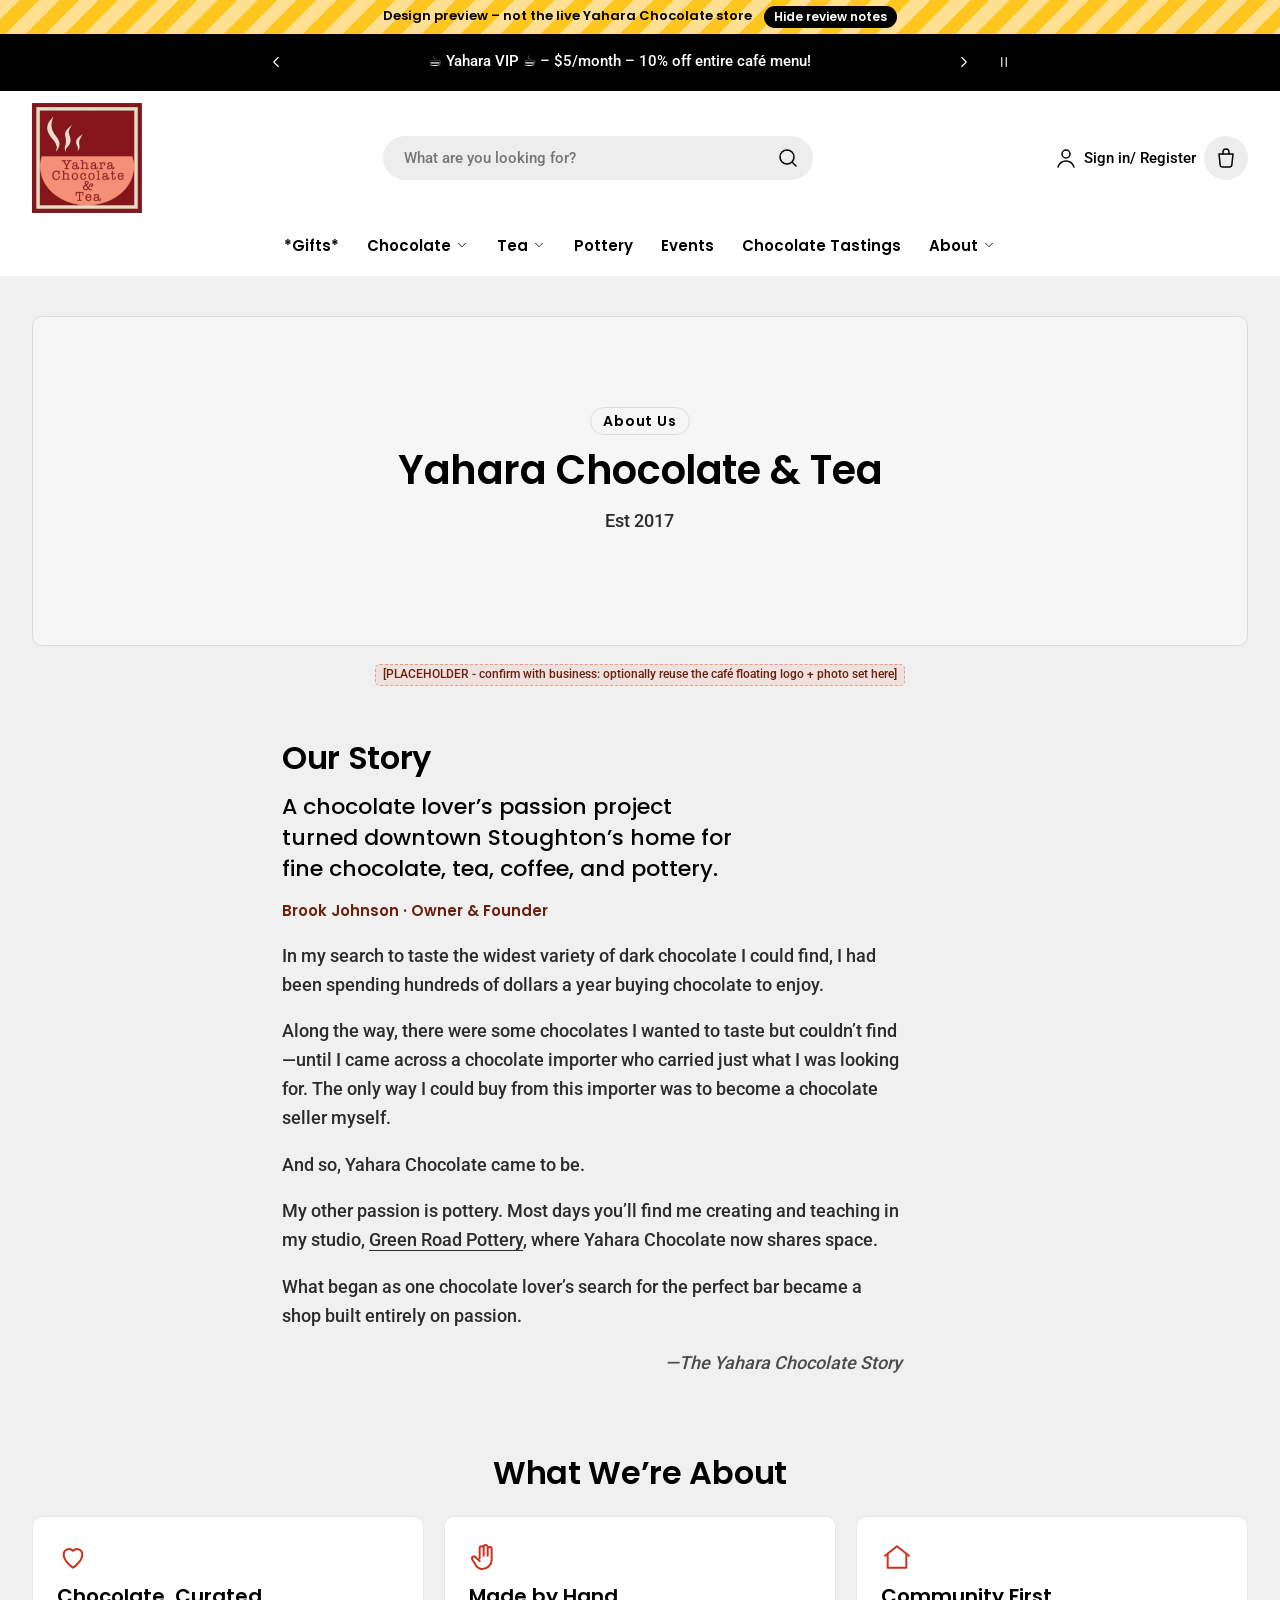
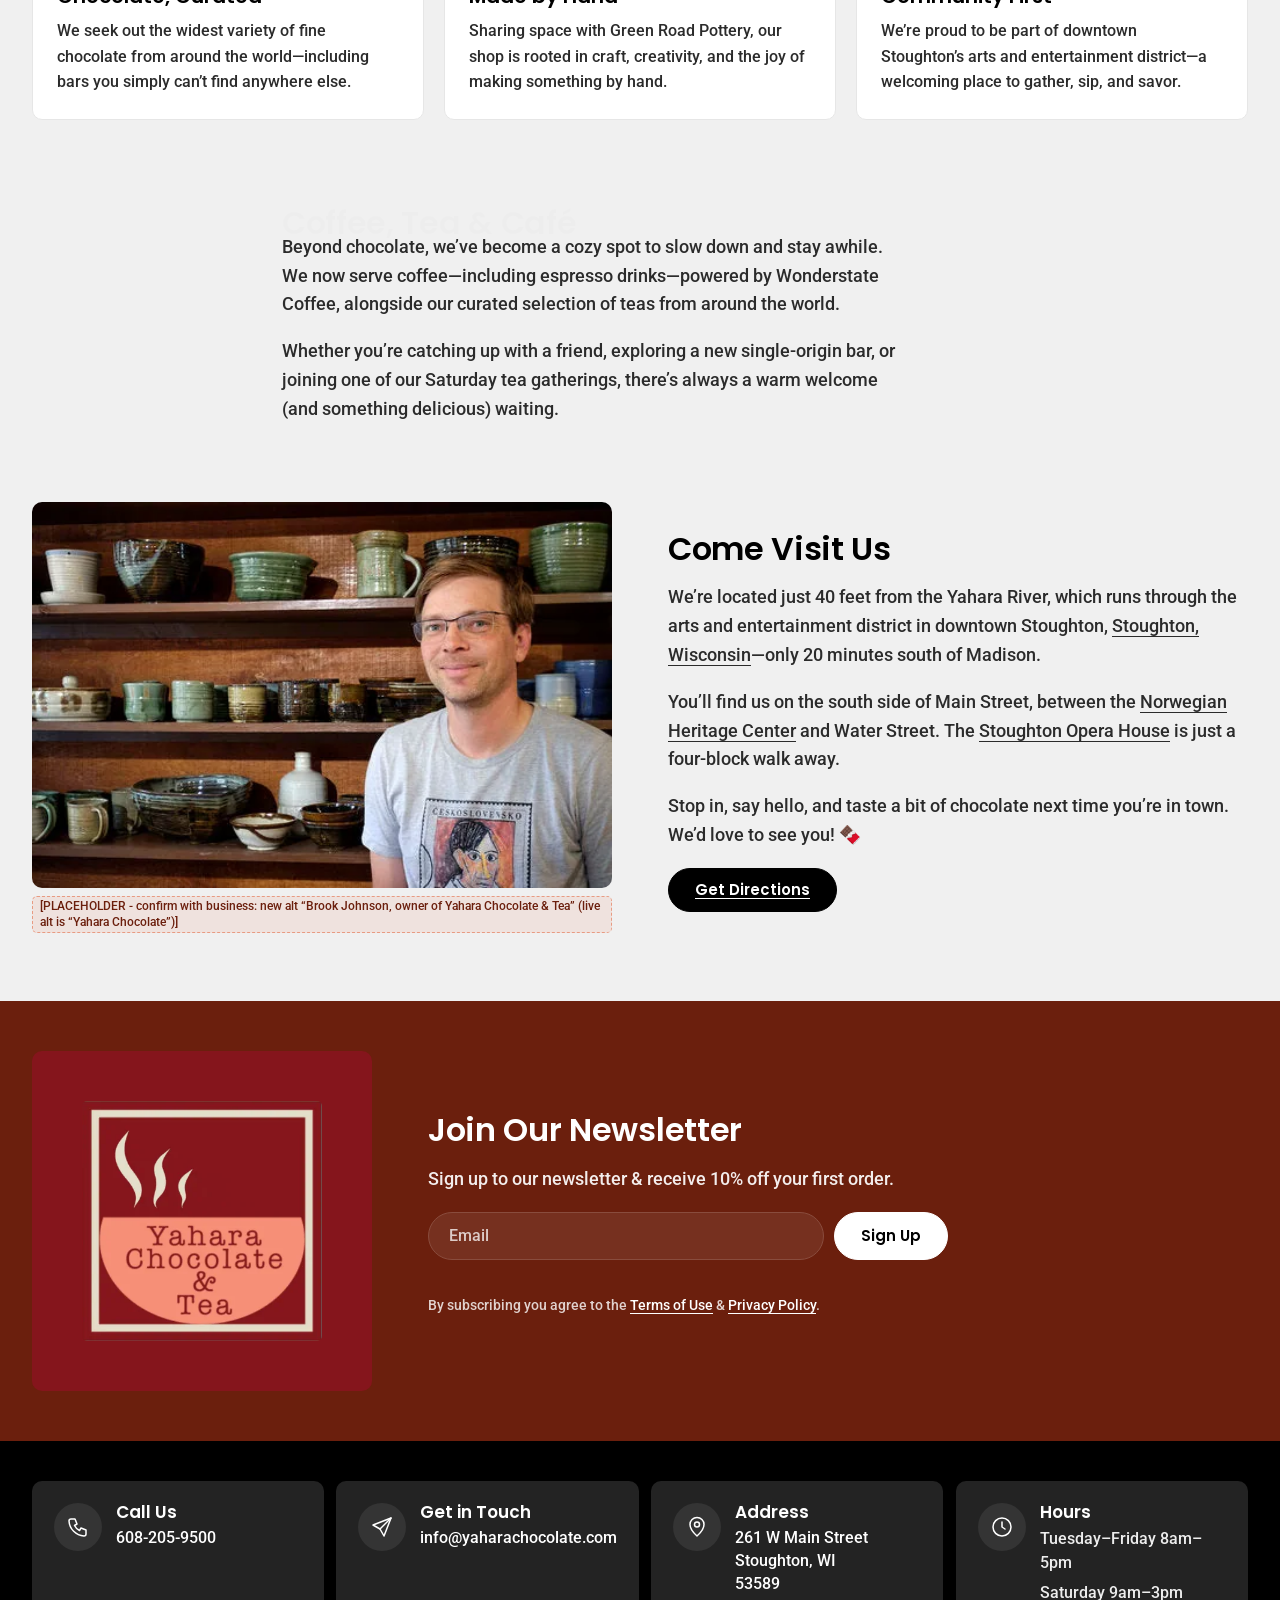
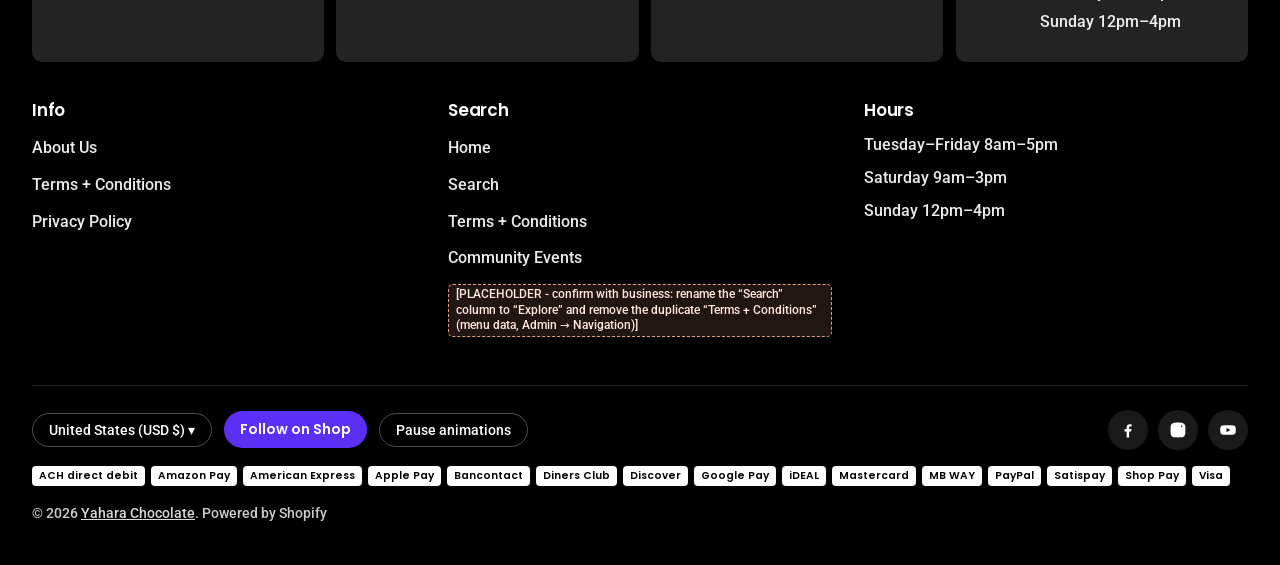
==== about.html @ 262f0c4e "Yahara Chocolates & Tea static design preview" ====
<!doctype html>
<html lang="en">
<head>
<meta charset="utf-8">
<meta name="viewport" content="width=device-width, initial-scale=1">
<meta name="robots" content="noindex, nofollow">
<title>About – Yahara Chocolate</title>
<meta name="description" content="Chocolate, Tea, Coffee, Pottery. Cafe with baked goods and drinks powered by Wonderstate Coffee.">
<link rel="icon" href="img/favicon-32.png" sizes="32x32"><link rel="apple-touch-icon" href="img/favicon-180.png">
<link rel="preload" href="fonts/poppins-latin-600-normal.woff2" as="font" type="font/woff2" crossorigin>
<link rel="preload" href="fonts/roboto-latin-500-normal.woff2" as="font" type="font/woff2" crossorigin>
<link rel="stylesheet" href="css/tokens.css"><link rel="stylesheet" href="css/base.css"><link rel="stylesheet" href="css/sections.css">
<script>document.documentElement.classList.add('js')</script>
<!-- LocalBusiness JSON-LD (§11). openingHoursSpecification and geo are left out until hours and lat/lng are confirmed. -->
<script type="application/ld+json">{"@context": "https://schema.org", "@type": ["Store", "CafeOrCoffeeShop"], "name": "Yahara Chocolate & Tea", "alternateName": "Yahara Chocolate", "url": "https://yaharachocolate.com/", "telephone": "+1-608-205-9500", "email": "info@yaharachocolate.com", "address": {"@type": "PostalAddress", "streetAddress": "261 W Main Street", "addressLocality": "Stoughton", "addressRegion": "WI", "postalCode": "53589", "addressCountry": "US"}, "sameAs": ["https://www.facebook.com/yaharachocolate", "https://www.instagram.com/yaharachocolate/", "https://www.youtube.com/@yaharachocolate3227"]}</script>
</head>
<body>
<a class="skip-link" href="#MainContent">Skip To Content</a>
<div class="preview-ribbon" role="note">Design preview – not the live Yahara Chocolate store <button type="button" data-notes-toggle aria-pressed="false">Hide review notes</button></div>
<div class="announcement scheme-inverse" role="region" aria-label="Announcements">
  <div class="container">
    <button type="button" data-ann-prev aria-label="Previous announcement"><svg class="icon" viewBox="0 0 24 24" aria-hidden="true" focusable="false"><path d="M15 6l-6 6 6 6"/></svg></button>
    <div class="announcement__track" aria-live="polite"><div class="announcement__slide is-active"><a href="https://yaharachocolate.com/products/yahara-vip-1" target="_blank" rel="noopener">☕️ Yahara VIP ☕️ – $5/month – 10% off entire café menu!</a></div><div class="announcement__slide" aria-hidden="true"><a href="https://yaharachocolate.com/products/chocolate-of-the-month-club" target="_blank" rel="noopener">🍫 Chocolate of the Month Club 🍫 – The Perfect Gift!</a></div></div>
    <button type="button" data-ann-next aria-label="Next announcement"><svg class="icon" viewBox="0 0 24 24" aria-hidden="true" focusable="false"><path d="M9 6l6 6-6 6"/></svg></button>
    <button type="button" data-ann-pause aria-pressed="false" aria-label="Pause announcements"><svg class="icon" viewBox="0 0 24 24" aria-hidden="true" focusable="false"><path d="M9 6v12M15 6v12"/></svg></button>
  </div>
</div>

<header class="site-header" id="site-header">
  <div class="container">
    <div class="header__top">
      <button class="hamburger" type="button" data-open="menu-drawer" aria-controls="menu-drawer" aria-label="Open menu"><span aria-hidden="true"><span></span><span></span><span></span></span></button>
      <a class="header__logo" href="index.html" aria-label="Yahara Chocolate &amp; Tea – Home"><img src="img/brand/untitled-design-f2acf8fe-1d14-4453-bab1-a37268a3ed3d-400w.webp" srcset="img/brand/untitled-design-f2acf8fe-1d14-4453-bab1-a37268a3ed3d-400w.webp 400w, img/brand/untitled-design-f2acf8fe-1d14-4453-bab1-a37268a3ed3d-800w.webp 800w, img/brand/untitled-design-f2acf8fe-1d14-4453-bab1-a37268a3ed3d-1080w.webp 1080w" sizes="110px" alt="Yahara Chocolate &amp; Tea" width="1080" height="1080" loading="eager" decoding="async"></a>
      <form class="header__search" role="search" action="https://yaharachocolate.com/search" target="_blank">
        <label class="visually-hidden" for="q">Search</label>
        <input id="q" type="search" name="q" placeholder="What are you looking for?" autocomplete="off">
        <button type="submit" aria-label="Search"><svg class="icon" viewBox="0 0 24 24" aria-hidden="true" focusable="false"><circle cx="11" cy="11" r="7"/><path d="M20 20l-3.5-3.5"/></svg></button>
      </form>
      <div class="header__actions">
        <a href="https://yaharachocolate.com/account/login" target="_blank" rel="noopener"><svg class="icon" viewBox="0 0 24 24" aria-hidden="true" focusable="false"><circle cx="12" cy="8" r="4"/><path d="M4 21c1.5-4 4.5-6 8-6s6.5 2 8 6"/></svg><span class="account-label">Sign in/ Register</span><span class="visually-hidden"> (opens live store)</span></a>
        <button class="cart-btn" type="button" data-open="cart-drawer" aria-controls="cart-drawer"><svg class="icon" viewBox="0 0 24 24" aria-hidden="true" focusable="false"><path d="M5 8h14l-1.2 11.2a2 2 0 0 1-2 1.8H8.2a2 2 0 0 1-2-1.8L5 8z"/><path d="M9 8V6a3 3 0 0 1 6 0v2"/></svg><span class="visually-hidden">Cart</span><span class="cart-count" hidden>0</span></button>
      </div>
    </div>
    <nav class="nav" aria-label="Main"><ul class="nav__list"><li><a href="https://yaharachocolate.com/collections/gift-collections" class="nav__link reversed-link" target="_blank" rel="noopener">*Gifts*</a></li><li class="nav__item" data-dropdown><button class="nav__link" type="button" aria-expanded="false" aria-haspopup="true">Chocolate <svg class="icon" viewBox="0 0 24 24" aria-hidden="true" focusable="false"><path d="M6 9l6 6 6-6"/></svg></button><ul class="dropdown dropdown--mega"><li><a href="https://yaharachocolate.com/pages/yahara-custom-chocolate" target="_blank" rel="noopener"><span>Yahara Custom Chocolate</span></a></li><li><a href="collection.html"><span>All Chocolate</span></a></li><li><a href="https://yaharachocolate.com/collections/yahara-made" target="_blank" rel="noopener"><span>Yahara Made</span></a></li><li><a href="https://yaharachocolate.com/collections/dark-chocolate" target="_blank" rel="noopener"><span>Dark Chocolate</span></a></li><li><a href="https://yaharachocolate.com/collections/milk-chocolate" target="_blank" rel="noopener"><span>Milk Chocolate</span></a></li><li><a href="https://yaharachocolate.com/collections/white-chocolate" target="_blank" rel="noopener"><span>White Chocolate</span></a></li><li><a href="https://yaharachocolate.com/collections/yahara-made" target="_blank" rel="noopener"><span>Yahara</span></a></li><li><a href="https://yaharachocolate.com/collections/mayana" target="_blank" rel="noopener"><span>Mayana</span></a></li><li><a href="https://yaharachocolate.com/collections/alternative-sugar" target="_blank" rel="noopener"><span>Alternative Sugar</span></a></li><li><a href="https://yaharachocolate.com/collections/dairy-free" target="_blank" rel="noopener"><span>Dairy-Free</span></a></li><li><a href="https://yaharachocolate.com/collections/confections" target="_blank" rel="noopener"><span>Confections</span></a></li><li><a href="https://yaharachocolate.com/collections/bird-friendly-chocolate" target="_blank" rel="noopener"><span>Bird Friendly Chocolate</span></a></li></ul></li><li class="nav__item" data-dropdown><button class="nav__link" type="button" aria-expanded="false" aria-haspopup="true">Tea <svg class="icon" viewBox="0 0 24 24" aria-hidden="true" focusable="false"><path d="M6 9l6 6 6-6"/></svg></button><ul class="dropdown"><li><a href="https://yaharachocolate.com/collections/tea" target="_blank" rel="noopener"><span>Loose Leaf Tea</span></a></li><li><a href="https://yaharachocolate.com/blogs/gong-fu-tea" target="_blank" rel="noopener"><span>Gong Fu Tea</span></a></li></ul></li><li><a href="pottery.html" class="nav__link reversed-link">Pottery</a></li><li><a href="events.html" class="nav__link reversed-link">Events</a></li><li><a href="chocolate-tastings.html" class="nav__link reversed-link">Chocolate Tastings</a></li><li class="nav__item" data-dropdown><button class="nav__link" type="button" aria-expanded="false" aria-haspopup="true">About <svg class="icon" viewBox="0 0 24 24" aria-hidden="true" focusable="false"><path d="M6 9l6 6 6-6"/></svg></button><ul class="dropdown"><li><a href="cafe.html"><span>Cafe</span></a></li><li><a href="https://yaharachocolate.com/blogs/recipes" target="_blank" rel="noopener"><span>Recipes</span></a></li></ul></li></ul></nav>
  </div>
</header>
<div class="drawer drawer--left" id="menu-drawer" role="dialog" aria-modal="true" aria-label="Menu" aria-hidden="true" tabindex="-1">
  <div class="drawer__head"><h2>Menu</h2><button class="close-btn" type="button" data-close aria-label="Close menu"><svg class="icon" viewBox="0 0 24 24" aria-hidden="true" focusable="false"><path d="M6 6l12 12M18 6L6 18"/></svg></button></div>
  <div class="drawer__body mobile-nav"><a href="https://yaharachocolate.com/collections/gift-collections" target="_blank" rel="noopener">*Gifts*</a><details><summary>Chocolate <svg class="icon" viewBox="0 0 24 24" aria-hidden="true" focusable="false"><path d="M6 9l6 6 6-6"/></svg></summary><ul><li><a href="https://yaharachocolate.com/pages/yahara-custom-chocolate" target="_blank" rel="noopener">Yahara Custom Chocolate</a></li><li><a href="collection.html">All Chocolate</a></li><li><a href="https://yaharachocolate.com/collections/yahara-made" target="_blank" rel="noopener">Yahara Made</a></li><li><a href="https://yaharachocolate.com/collections/dark-chocolate" target="_blank" rel="noopener">Dark Chocolate</a></li><li><a href="https://yaharachocolate.com/collections/milk-chocolate" target="_blank" rel="noopener">Milk Chocolate</a></li><li><a href="https://yaharachocolate.com/collections/white-chocolate" target="_blank" rel="noopener">White Chocolate</a></li><li><a href="https://yaharachocolate.com/collections/yahara-made" target="_blank" rel="noopener">Yahara</a></li><li><a href="https://yaharachocolate.com/collections/mayana" target="_blank" rel="noopener">Mayana</a></li><li><a href="https://yaharachocolate.com/collections/alternative-sugar" target="_blank" rel="noopener">Alternative Sugar</a></li><li><a href="https://yaharachocolate.com/collections/dairy-free" target="_blank" rel="noopener">Dairy-Free</a></li><li><a href="https://yaharachocolate.com/collections/confections" target="_blank" rel="noopener">Confections</a></li><li><a href="https://yaharachocolate.com/collections/bird-friendly-chocolate" target="_blank" rel="noopener">Bird Friendly Chocolate</a></li></ul></details><details><summary>Tea <svg class="icon" viewBox="0 0 24 24" aria-hidden="true" focusable="false"><path d="M6 9l6 6 6-6"/></svg></summary><ul><li><a href="https://yaharachocolate.com/collections/tea" target="_blank" rel="noopener">Loose Leaf Tea</a></li><li><a href="https://yaharachocolate.com/blogs/gong-fu-tea" target="_blank" rel="noopener">Gong Fu Tea</a></li></ul></details><a href="pottery.html">Pottery</a><a href="events.html">Events</a><a href="chocolate-tastings.html">Chocolate Tastings</a><details><summary>About <svg class="icon" viewBox="0 0 24 24" aria-hidden="true" focusable="false"><path d="M6 9l6 6 6-6"/></svg></summary><ul><li><a href="cafe.html">Cafe</a></li><li><a href="https://yaharachocolate.com/blogs/recipes" target="_blank" rel="noopener">Recipes</a></li></ul></details>
    <a href="about.html">About Us</a>
    <div class="mobile-nav__extra"><ul class="socials"><li><a href="https://www.facebook.com/yaharachocolate" target="_blank" rel="noopener"><svg viewBox="0 0 24 24" aria-hidden="true"><path d="M13.5 22v-8h2.7l.4-3.2h-3.1v-2c0-.9.3-1.6 1.6-1.6h1.7V4.3c-.3 0-1.3-.1-2.5-.1-2.5 0-4.1 1.5-4.1 4.2v2.4H7.4V14h2.8v8h3.3z"/></svg><span class="visually-hidden">Facebook</span></a></li><li><a href="https://www.instagram.com/yaharachocolate/" target="_blank" rel="noopener"><svg viewBox="0 0 24 24" aria-hidden="true"><path d="M12 7.3A4.7 4.7 0 1 0 12 16.7 4.7 4.7 0 0 0 12 7.3zm0 7.7a3 3 0 1 1 0-6 3 3 0 0 1 0 6zm6-7.9a1.1 1.1 0 1 1-2.2 0 1.1 1.1 0 0 1 2.2 0zM21.9 8.1c-.1-1.6-.4-3-1.6-4.2S17.6 2.3 16 2.2C14.3 2.1 9.7 2.1 8 2.2c-1.6.1-3 .4-4.2 1.6S2.3 6.4 2.2 8c-.1 1.7-.1 6.3 0 8 .1 1.6.4 3 1.6 4.2s2.6 1.5 4.2 1.6c1.7.1 6.3.1 8 0 1.6-.1 3-.4 4.2-1.6s1.5-2.6 1.6-4.2c.1-1.7.1-6.3 0-8z"/></svg><span class="visually-hidden">Instagram</span></a></li><li><a href="https://www.youtube.com/@yaharachocolate3227" target="_blank" rel="noopener"><svg viewBox="0 0 24 24" aria-hidden="true"><path d="M22 8.2a3 3 0 0 0-2.1-2.1C18 5.6 12 5.6 12 5.6s-6 0-7.9.5A3 3 0 0 0 2 8.2 31 31 0 0 0 1.6 12 31 31 0 0 0 2 15.8a3 3 0 0 0 2.1 2.1c1.9.5 7.9.5 7.9.5s6 0 7.9-.5a3 3 0 0 0 2.1-2.1c.4-1.2.4-3.8.4-3.8s0-2.6-.4-3.8zM10 15V9l5.2 3L10 15z"/></svg><span class="visually-hidden">YouTube</span></a></li></ul></div>
    <p style="margin-top:16px;font-size:1.4rem;color:var(--subtext)">Country/region: <b>United States (USD $)</b></p>
  </div>
</div>
<main id="MainContent" tabindex="-1">

<section class="scheme-1 section" style="--pt:40px;--pb:20px"><div class="container"><div class="layered "><div class="layered__content"><span class="eyebrow" data-motion="fade-up">About Us</span><h1 data-motion="fade-up" data-delay="50">Yahara Chocolate &amp; Tea</h1><p class="layered__est" data-motion="fade-up" data-delay="100">Est 2017</p></div></div>
<div class="center layered__note"><span class="ph" data-placeholder>[PLACEHOLDER - confirm with business: optionally reuse the café floating logo + photo set here]</span></div></div></section>
<section class="scheme-1 section" style="--pt:30px;--pb:40px"><div class="container rte" style="max-width:780px">
  <h2 data-motion="fade-up">Our Story</h2>
  <p class="pull-quote" data-motion="fade-up">A chocolate lover’s passion project turned downtown Stoughton’s home for fine chocolate, tea, coffee, and pottery.</p>
  <p class="byline">Brook Johnson · Owner &amp; Founder</p>
  <p>In my search to taste the widest variety of dark chocolate I could find, I had been spending hundreds of dollars a year buying chocolate to enjoy.</p>
  <p>Along the way, there were some chocolates I wanted to taste but couldn’t find—until I came across a chocolate importer who carried just what I was looking for. The only way I could buy from this importer was to become a chocolate seller myself.</p>
  <p>And so, Yahara Chocolate came to be.</p>
  <p>My other passion is pottery. Most days you’ll find me creating and teaching in my studio, <a href="https://greenroadpottery.com/" target="_blank" rel="noopener">Green Road Pottery</a>, where Yahara Chocolate now shares space.</p>
  <p>What began as one chocolate lover’s search for the perfect bar became a shop built entirely on passion.</p>
  <p class="signoff">—The Yahara Chocolate Story</p>
</div></section>
<section class="scheme-1 section" style="--pt:20px;--pb:40px"><div class="container"><div class="section-head section-head--center"><h2 data-motion="fade-up">What We’re About</h2></div><ul class="value-grid" data-stagger><li data-motion="fade-up"><div class="value-card"><svg class="icon" viewBox="0 0 24 24" aria-hidden="true" focusable="false"><path d="M12 20s-7-4.4-7-10a4 4 0 0 1 7-2.6A4 4 0 0 1 19 10c0 5.6-7 10-7 10z"/></svg><h3>Chocolate, Curated</h3><p>We seek out the widest variety of fine chocolate from around the world—including bars you simply can’t find anywhere else.</p></div></li><li data-motion="fade-up"><div class="value-card"><svg class="icon" viewBox="0 0 24 24" aria-hidden="true" focusable="false"><path d="M8 13V5.5a1.5 1.5 0 0 1 3 0V11M11 10V4.5a1.5 1.5 0 0 1 3 0V11M14 10.5V6a1.5 1.5 0 0 1 3 0v8a7 7 0 0 1-7 7 6 6 0 0 1-5-3l-2.5-4.2a1.5 1.5 0 0 1 2.6-1.5L8 15"/></svg><h3>Made by Hand</h3><p>Sharing space with Green Road Pottery, our shop is rooted in craft, creativity, and the joy of making something by hand.</p></div></li><li data-motion="fade-up"><div class="value-card"><svg class="icon" viewBox="0 0 24 24" aria-hidden="true" focusable="false"><path d="M3 11l9-7 9 7"/><path d="M5 10v10h14V10"/></svg><h3>Community First</h3><p>We’re proud to be part of downtown Stoughton’s arts and entertainment district—a welcoming place to gather, sip, and savor.</p></div></li></ul></div></section>
<section class="scheme-1 section" style="--pt:20px;--pb:40px"><div class="container rte" style="max-width:780px">
  <h2 data-motion="fade-up">Coffee, Tea &amp; Café</h2>
  <p>Beyond chocolate, we’ve become a cozy spot to slow down and stay awhile. We now serve coffee—including espresso drinks—powered by Wonderstate Coffee, alongside our curated selection of teas from around the world.</p>
  <p>Whether you’re catching up with a friend, exploring a new single-origin bar, or joining one of our Saturday tea gatherings, there’s always a warm welcome (and something delicious) waiting.</p>
</div></section>
<section class="scheme-1 section" style="--pt:20px;--pb:60px"><div class="container iwt">
  <div data-motion="zoom-out-sm"><img src="img/about/brook-johnson-500w.webp" srcset="img/about/brook-johnson-400w.webp 400w, img/about/brook-johnson-500w.webp 500w" sizes="(min-width:990px) 50vw, 100vw" alt="Brook Johnson, owner of Yahara Chocolate &amp; Tea" width="500" height="333" loading="lazy" decoding="async"><span class="ph ph-block" data-placeholder>[PLACEHOLDER - confirm with business: new alt “Brook Johnson, owner of Yahara Chocolate &amp; Tea” (live alt is “Yahara Chocolate”)]</span></div>
  <div class="rte">
    <h2 data-motion="fade-up">Come Visit Us</h2>
    <p>We’re located just 40 feet from the Yahara River, which runs through the arts and entertainment district in downtown Stoughton, <a href="https://www.visitstoughton.com/" target="_blank" rel="noopener">Stoughton, Wisconsin</a>—only 20 minutes south of Madison.</p>
    <p>You’ll find us on the south side of Main Street, between the <a href="https://www.livsreise.org/" target="_blank" rel="noopener">Norwegian Heritage Center</a> and Water Street. The <a href="https://www.stoughtonoperahouse.com/" target="_blank" rel="noopener">Stoughton Opera House</a> is just a four-block walk away.</p>
    <p>Stop in, say hello, and taste a bit of chocolate next time you’re in town. We’d love to see you! <span aria-hidden="true">🍫</span></p>
    <a class="btn btn--black" href="https://www.google.com/maps/search/?api=1&amp;query=261+W+Main+Street%2C+Stoughton%2C+WI+53589" target="_blank" rel="noopener">Get directions</a>
  </div>
</div></section>
</main>
<section class="newsletter scheme-3 section" style="--pt:50px;--pb:50px" aria-labelledby="nl-h">
  <div class="container newsletter__grid">
    <div class="newsletter__art" data-motion="zoom-out-sm"><img src="img/brand/untitled-design-f2acf8fe-1d14-4453-bab1-a37268a3ed3d-400w.webp" srcset="img/brand/untitled-design-f2acf8fe-1d14-4453-bab1-a37268a3ed3d-400w.webp 400w, img/brand/untitled-design-f2acf8fe-1d14-4453-bab1-a37268a3ed3d-800w.webp 800w, img/brand/untitled-design-f2acf8fe-1d14-4453-bab1-a37268a3ed3d-1080w.webp 1080w" sizes="240px" alt="" width="1080" height="1080" loading="lazy" decoding="async"></div>
    <div data-motion="fade-up">
      <h2 id="nl-h">Join Our Newsletter</h2>
      <p>Sign up to our newsletter &amp; receive 10% off your first order.</p>
      <form class="nl-form" data-demo-form="Thanks for subscribing! (Demo only – nothing was sent.)" novalidate>
        <label><span class="visually-hidden">Email</span><input type="email" name="contact[email]" placeholder="Email" autocomplete="email" required></label>
        <input type="hidden" name="contact[tags]" value="newsletter">
        <button class="btn btn--white" type="submit">Sign Up</button>
      </form>
      <p class="nl-status" role="status"></p>
      <p class="fine">By subscribing you agree to the <a class="link" href="https://yaharachocolate.com/policies/terms-of-service" target="_blank" rel="noopener">Terms of Use</a> &amp; <a class="link" href="https://yaharachocolate.com/policies/privacy-policy" target="_blank" rel="noopener">Privacy Policy</a>.</p>
    </div>
  </div>
</section>
<section class="scheme-inverse section" style="--pt:40px;--pb:0px" aria-label="Contact information">
  <div class="container"><div class="contact-cards" data-stagger>
    <div class="contact-card" data-motion="fade-up"><span class="icon-wrap"><svg class="icon" viewBox="0 0 24 24" aria-hidden="true" focusable="false"><path d="M5 4h4l2 5-2.5 1.5a11 11 0 0 0 5 5L15 13l5 2v4a2 2 0 0 1-2 2A16 16 0 0 1 3 6a2 2 0 0 1 2-2z"/></svg></span><div><h3>Call Us</h3><p class="tabular"><a href="tel:+16082059500">608-205-9500</a></p></div></div>
    <div class="contact-card" data-motion="fade-up"><span class="icon-wrap"><svg class="icon" viewBox="0 0 24 24" aria-hidden="true" focusable="false"><path d="M21 3L10 14"/><path d="M21 3l-7 18-4-7-7-4 18-7z"/></svg></span><div><h3>Get in Touch</h3><p><a href="mailto:info@yaharachocolate.com">info@yaharachocolate.com</a></p></div></div>
    <div class="contact-card" data-motion="fade-up"><span class="icon-wrap"><svg class="icon" viewBox="0 0 24 24" aria-hidden="true" focusable="false"><path d="M12 21s-7-6.2-7-11.5a7 7 0 0 1 14 0C19 14.8 12 21 12 21z"/><circle cx="12" cy="9.5" r="2.5"/></svg></span><div><h3>Address</h3><p><a href="https://www.google.com/maps/dir/?api=1&amp;destination=261+W+Main+Street%2C+Stoughton%2C+WI+53589" target="_blank" rel="noopener">261 W Main Street<br>Stoughton, WI<br>53589</a></p></div></div>
    <div class="contact-card" data-motion="fade-up"><span class="icon-wrap"><svg class="icon" viewBox="0 0 24 24" aria-hidden="true" focusable="false"><circle cx="12" cy="12" r="9"/><path d="M12 7v5l3 2"/></svg></span><div><h3>Hours</h3><ul class="hours" style="font-size:1.55rem;color:rgba(255,255,255,.92)"><li>Tuesday–Friday 8am–5pm</li><li>Saturday 9am–3pm</li><li>Sunday 12pm–4pm</li></ul></div></div>
  </div></div>
</section>
<footer class="site-footer scheme-inverse">
  <div class="container">
    <div class="footer__grid"><div class="footer__col"><details open><summary><h2>Info</h2><svg class="icon" viewBox="0 0 24 24" aria-hidden="true" focusable="false"><path d="M6 9l6 6 6-6"/></svg></summary><div class="acc-body"><ul><li><a href="about.html" class="reversed-link">About Us</a></li><li><a href="https://yaharachocolate.com/pages/terms-conditions" class="reversed-link" target="_blank" rel="noopener">Terms + Conditions</a></li><li><a href="https://yaharachocolate.com/pages/privacy-policy" class="reversed-link" target="_blank" rel="noopener">Privacy Policy</a></li></ul></div></details></div><div class="footer__col"><details open><summary><h2>Search</h2><svg class="icon" viewBox="0 0 24 24" aria-hidden="true" focusable="false"><path d="M6 9l6 6 6-6"/></svg></summary><div class="acc-body"><ul><li><a href="index.html" class="reversed-link">Home</a></li><li><a href="https://yaharachocolate.com/search" class="reversed-link" target="_blank" rel="noopener">Search</a></li><li><a href="https://yaharachocolate.com/pages/terms-conditions" class="reversed-link" target="_blank" rel="noopener">Terms + Conditions</a></li><li><a class="reversed-link" href="https://www.downtownstoughton.com/calendar/" target="_blank" rel="noopener">Community Events</a></li></ul><span class="ph" data-placeholder>[PLACEHOLDER - confirm with business: rename the “Search” column to “Explore” and remove the duplicate “Terms + Conditions” (menu data, Admin → Navigation)]</span></div></details></div><div class="footer__col"><details open><summary><h2>Hours</h2><svg class="icon" viewBox="0 0 24 24" aria-hidden="true" focusable="false"><path d="M6 9l6 6 6-6"/></svg></summary><div class="acc-body"><ul class="hours" style="color:rgba(255,255,255,.92);font-size:1.55rem"><li>Tuesday–Friday 8am–5pm</li><li>Saturday 9am–3pm</li><li>Sunday 12pm–4pm</li></ul></div></details></div></div>
    <div class="footer__bottom">
      <div style="display:flex;gap:12px;flex-wrap:wrap;align-items:center"><button class="region-btn" type="button" aria-label="Country/region: United States (USD $)">United States (USD $) ▾</button><button class="shop-follow" type="button" title="Shop app follow button (rendered by Shopify on the live theme)">Follow on Shop</button><button class="pill-btn" type="button" data-motion-toggle aria-pressed="false">Pause animations</button></div>
      <ul class="socials"><li><a href="https://www.facebook.com/yaharachocolate" target="_blank" rel="noopener"><svg viewBox="0 0 24 24" aria-hidden="true"><path d="M13.5 22v-8h2.7l.4-3.2h-3.1v-2c0-.9.3-1.6 1.6-1.6h1.7V4.3c-.3 0-1.3-.1-2.5-.1-2.5 0-4.1 1.5-4.1 4.2v2.4H7.4V14h2.8v8h3.3z"/></svg><span class="visually-hidden">Facebook</span></a></li><li><a href="https://www.instagram.com/yaharachocolate/" target="_blank" rel="noopener"><svg viewBox="0 0 24 24" aria-hidden="true"><path d="M12 7.3A4.7 4.7 0 1 0 12 16.7 4.7 4.7 0 0 0 12 7.3zm0 7.7a3 3 0 1 1 0-6 3 3 0 0 1 0 6zm6-7.9a1.1 1.1 0 1 1-2.2 0 1.1 1.1 0 0 1 2.2 0zM21.9 8.1c-.1-1.6-.4-3-1.6-4.2S17.6 2.3 16 2.2C14.3 2.1 9.7 2.1 8 2.2c-1.6.1-3 .4-4.2 1.6S2.3 6.4 2.2 8c-.1 1.7-.1 6.3 0 8 .1 1.6.4 3 1.6 4.2s2.6 1.5 4.2 1.6c1.7.1 6.3.1 8 0 1.6-.1 3-.4 4.2-1.6s1.5-2.6 1.6-4.2c.1-1.7.1-6.3 0-8z"/></svg><span class="visually-hidden">Instagram</span></a></li><li><a href="https://www.youtube.com/@yaharachocolate3227" target="_blank" rel="noopener"><svg viewBox="0 0 24 24" aria-hidden="true"><path d="M22 8.2a3 3 0 0 0-2.1-2.1C18 5.6 12 5.6 12 5.6s-6 0-7.9.5A3 3 0 0 0 2 8.2 31 31 0 0 0 1.6 12 31 31 0 0 0 2 15.8a3 3 0 0 0 2.1 2.1c1.9.5 7.9.5 7.9.5s6 0 7.9-.5a3 3 0 0 0 2.1-2.1c.4-1.2.4-3.8.4-3.8s0-2.6-.4-3.8zM10 15V9l5.2 3L10 15z"/></svg><span class="visually-hidden">YouTube</span></a></li></ul>
    </div>
    <div class="footer__bottom" style="border-top:0;margin-top:16px;padding-top:0">
      <ul class="pay-icons" aria-label="Payment methods"><li>ACH direct debit</li><li>Amazon Pay</li><li>American Express</li><li>Apple Pay</li><li>Bancontact</li><li>Diners Club</li><li>Discover</li><li>Google Pay</li><li>iDEAL</li><li>Mastercard</li><li>MB WAY</li><li>PayPal</li><li>Satispay</li><li>Shop Pay</li><li>Visa</li></ul>
      <p style="margin:0">© 2026 <a href="index.html">Yahara Chocolate</a>. Powered by Shopify</p>
    </div>
  </div>
</footer>
<div class="overlay" aria-hidden="true"></div>
<div class="drawer drawer--right" id="cart-drawer" role="dialog" aria-modal="true" aria-label="Cart" aria-hidden="true" tabindex="-1">
  <div class="drawer__head"><h2>Cart</h2><button class="close-btn" type="button" data-close aria-label="Close cart"><svg class="icon" viewBox="0 0 24 24" aria-hidden="true" focusable="false"><path d="M6 6l12 12M18 6L6 18"/></svg></button></div>
  <div class="drawer__body">
    <p class="demo-note">Demo only – checkout disabled. This is a design preview, not the live store.</p>
    <div class="ship-bar"><span id="ship-msg">All orders over $85 are delivered to your doorstep at no extra charge.</span><div class="ship-bar__track"><div class="ship-bar__fill"></div></div></div>
    <div id="cart-lines" aria-live="polite"></div>
    <details style="margin-top:14px"><summary style="cursor:pointer;font:600 1.5rem var(--font-heading)">Order note</summary><textarea aria-label="Order note" style="width:100%;margin-top:8px;border:1px solid var(--border);border-radius:1rem;padding:10px;font:inherit;font-size:1.5rem"></textarea><span class="ph" data-placeholder>[PLACEHOLDER - confirm with business: enable order notes?]</span></details>
  </div>
  <div class="drawer__foot">
    <div class="subtotal"><span>Subtotal</span><span id="cart-subtotal" class="tabular">$0.00</span></div>
    <button class="btn btn--black btn--full" type="button" data-checkout>Check out</button>
    <p id="checkout-note" role="status" style="font-size:1.4rem;color:var(--red);margin:8px 0 0;min-height:1.3em"></p>
  </div>
</div>

<script src="js/preview.js" defer></script>
</body>
</html>
---- css/tokens.css ----
/* Yahara Chocolate & Tea — design tokens (build script §6). Same names/values are reused in the OS 2.0 theme's assets/base.css. */
@font-face{font-family:"Poppins";font-weight:400;font-style:normal;font-display:swap;src:url(../fonts/poppins-latin-400-normal.woff2) format("woff2")}
@font-face{font-family:"Poppins";font-weight:500;font-style:normal;font-display:swap;src:url(../fonts/poppins-latin-500-normal.woff2) format("woff2")}
@font-face{font-family:"Poppins";font-weight:600;font-style:normal;font-display:swap;src:url(../fonts/poppins-latin-600-normal.woff2) format("woff2")}
@font-face{font-family:"Poppins";font-weight:700;font-style:normal;font-display:swap;src:url(../fonts/poppins-latin-700-normal.woff2) format("woff2")}
@font-face{font-family:"Roboto";font-weight:400;font-style:normal;font-display:swap;src:url(../fonts/roboto-latin-400-normal.woff2) format("woff2")}
@font-face{font-family:"Roboto";font-weight:500;font-style:normal;font-display:swap;src:url(../fonts/roboto-latin-500-normal.woff2) format("woff2")}
@font-face{font-family:"Roboto";font-weight:700;font-style:normal;font-display:swap;src:url(../fonts/roboto-latin-700-normal.woff2) format("woff2")}

:root{
  /* Brand (§6.1, exact live values) */
  --choc-brown:#6B1F0D; --choc-brown-border:#7A3525; --choc-brown-btn-border:#894C3D;
  --salmon:#E89B82; --logo-maroon:#85151C; --logo-salmon:#F68F77; --logo-salmon-2:#EEA892; --logo-cream:#E4DECB;
  --red:#CB321E; --red-dark:#C4301C; --gold:#FEC61F; --butter:#FFE093; --forest:#1D4531;
  --green-new:#049B6E; --green-text:#037A57; --purple-soon:#7A34D6;
  /* Neutrals */
  --bg:#F0F0F0; --bg-info:#F6F6F6; --white:#FFFFFF; --ink:#000000; --body:#2B2B2B; --subtext:#4A4A4A;
  --border:#DCDCDC; --card-border:#E6E6E6; --dark-card:#232323; --soldout:#6B6B6B; --search-field:#EDEDED;
  /* Tints (schemes 8–12) */
  --rose:#E3D3CF; --sky:#DBE5EB; --sage:#DCE5DD; --sand:#EBE5DE; --moss:#CFDCC9;
  --focus:rgb(11 97 205);

  /* Type (§6.2) — root 10px, mobile first */
  --font-heading:"Poppins",system-ui,-apple-system,"Segoe UI",sans-serif;
  --font-body:"Roboto",system-ui,-apple-system,"Segoe UI",sans-serif;
  --fs-hd1:4.4rem; --fs-h1:3.2rem; --fs-h2:2.6rem; --fs-h3:2.2rem;
  --fs-body:1.7rem; --fs-small:1.4rem; --fs-eyebrow:1.3rem;
  --lh-body:1.6; --lh-heading:1.15;

  /* Space & shape (§6.3/6.4) */
  --page-width:1440px; --gutter:16px; --gap:12px;
  --radius-btn:10rem; --radius-textarea:1rem; --radius-block:.8rem; --radius-sm:.5rem;
  --radius-card:1rem; --radius-card-inner:.6rem; --radius-badge:4rem;

  /* Motion (§6.5, measured live values) */
  --animation-long:.7s cubic-bezier(.3,1,.3,1);
  --animation-default:.5s cubic-bezier(.3,1,.3,1);
  --animation-nav:.5s cubic-bezier(.6,0,.4,1);
  --animation-fast:.3s cubic-bezier(.7,0,.3,1);
  --animation-button:.4s ease;
  --duration-default:200ms; --duration-image:1000ms;
  --ease-reveal:cubic-bezier(0,0,.3,1);
  --ease-curve:cubic-bezier(.3,1,.3,1);
  --ease-drawer:cubic-bezier(.7,0,.2,1);
  --mover-duration:2s;
}
@media (min-width:750px){:root{--gutter:24px}}
@media (min-width:990px){
  :root{--fs-hd1:7.4rem;--fs-h1:4rem;--fs-h2:3.2rem;--fs-h3:2.8rem;--fs-body:1.8rem;--fs-small:1.5rem;--fs-eyebrow:1.4rem;--gutter:32px;--gap:20px;--radius-block:1rem}
}

/* Color schemes (§6.1 — keep all 15; same values as live) */
.scheme-1{--c-bg:var(--bg);--c-fg:var(--ink);--c-body:var(--body);--c-sub:var(--subtext);--c-btn:var(--ink);--c-btn-text:#fff;--c-border:var(--border)}
.scheme-inverse{--c-bg:#000;--c-fg:#fff;--c-body:rgba(255,255,255,.92);--c-sub:rgba(255,255,255,.75);--c-btn:#fff;--c-btn-text:#000;--c-border:rgba(255,255,255,.2)}
.scheme-info{--c-bg:var(--bg-info);--c-fg:var(--ink);--c-body:var(--body);--c-sub:var(--subtext);--c-btn:var(--ink);--c-btn-text:#fff;--c-border:var(--border)}
.scheme-2{--c-bg:#fff;--c-fg:var(--ink);--c-body:var(--body);--c-sub:var(--subtext);--c-btn:var(--ink);--c-btn-text:#fff;--c-border:var(--border)}
.scheme-3{--c-bg:var(--choc-brown);--c-fg:#fff;--c-body:rgba(255,255,255,.92);--c-sub:rgba(255,255,255,.8);--c-btn:#fff;--c-btn-text:var(--choc-brown);--c-border:var(--choc-brown-border);--c-accent:var(--salmon)}
.scheme-4{--c-bg:var(--forest);--c-fg:#fff;--c-body:rgba(255,255,255,.92);--c-sub:rgba(255,255,255,.8);--c-btn:var(--gold);--c-btn-text:#000;--c-border:rgba(255,255,255,.2)}
.scheme-6{--c-bg:var(--dark-card);--c-fg:#fff;--c-body:rgba(255,255,255,.92);--c-sub:rgba(255,255,255,.75);--c-btn:#fff;--c-btn-text:#000;--c-border:rgba(255,255,255,.15)}
.scheme-7{--c-bg:var(--red);--c-fg:#fff;--c-body:#fff;--c-sub:rgba(255,255,255,.9);--c-btn:#fff;--c-btn-text:var(--red);--c-border:rgba(255,255,255,.25)}
.scheme-8{--c-bg:var(--rose)} .scheme-9{--c-bg:var(--sky)} .scheme-10{--c-bg:var(--sage)} .scheme-11{--c-bg:var(--sand)} .scheme-12{--c-bg:var(--moss)}
.scheme-13{--c-bg:var(--gold);--c-fg:#000;--c-btn:var(--red-dark);--c-btn-text:#fff}
.scheme-14{--c-bg:var(--butter);--c-fg:#000;--c-btn:var(--red-dark);--c-btn-text:#fff}
[class*="scheme-"]{background-color:var(--c-bg);color:var(--c-body,var(--body))}
---- css/base.css ----
/* Base + global components (build script §6–§7) */
*,*::before,*::after{box-sizing:border-box}
html{font-size:62.5%;-webkit-text-size-adjust:100%;scroll-behavior:smooth}
body{margin:0;font-family:var(--font-body);font-weight:500;font-size:var(--fs-body);line-height:var(--lh-body);color:var(--body);background:var(--bg);-webkit-font-smoothing:antialiased;text-rendering:optimizeLegibility}
img,video,svg{display:block;max-width:100%;height:auto}
h1,h2,h3,h4,.h1,.h2,.h3{font-family:var(--font-heading);font-weight:600;line-height:var(--lh-heading);color:var(--c-fg,var(--ink));margin:0 0 .5em;text-wrap:balance}
h1,.h1{font-size:var(--fs-h1);letter-spacing:-.01em}
h2,.h2{font-size:var(--fs-h2);letter-spacing:-.01em}
h3,.h3{font-size:var(--fs-h3)}
p{margin:0 0 1em;max-width:62ch;text-wrap:pretty}
.center p,p.center{margin-inline:auto;max-width:48ch}
ul,ol{margin:0 0 1em;padding-left:1.2em}
li{margin-bottom:.4em}
li::marker{color:var(--red)}
.scheme-3 li::marker,.scheme-inverse li::marker,.scheme-6 li::marker{color:var(--gold)}
.tabular{font-variant-numeric:tabular-nums}
strong,b{font-weight:700}
a{color:inherit}
.rte a,.link{text-decoration:underline;text-decoration-thickness:1px;text-underline-offset:.2em;transition:text-decoration-thickness .2s}
.rte a:hover,.link:hover{text-decoration-thickness:2px}
:focus-visible{outline:2px solid var(--focus);outline-offset:2px}
.visually-hidden{position:absolute!important;width:1px;height:1px;margin:-1px;padding:0;overflow:hidden;clip:rect(0 0 0 0);white-space:nowrap;border:0}
.skip-link{position:absolute;left:8px;top:-60px;z-index:1000;background:#000;color:#fff;padding:10px 16px;border-radius:var(--radius-btn);font-family:var(--font-heading);font-weight:600;font-size:1.4rem;transition:top .2s}
.skip-link:focus{top:8px}
.container{max-width:calc(var(--page-width) + 2*var(--gutter));margin-inline:auto;padding-inline:var(--gutter)}
.section{padding-block:calc(var(--pt,50px)*.7) calc(var(--pb,50px)*.7)}
@media (min-width:750px){.section{padding-block:var(--pt,50px) var(--pb,50px)}}
.emoji{font-style:normal}

/* Preview ribbon (§16.6) + review-note chips (§7.15) */
.preview-ribbon{background:repeating-linear-gradient(135deg,#FFE093 0 14px,#FEC61F 14px 28px);color:#000;font:600 1.3rem/1.3 var(--font-heading);text-align:center;padding:6px 12px;display:flex;gap:12px;justify-content:center;align-items:center;flex-wrap:wrap}
.preview-ribbon button{font:inherit;font-size:1.2rem;background:#000;color:#fff;border:0;border-radius:var(--radius-btn);padding:3px 10px;cursor:pointer}
.ph{display:inline-block;font:500 1.15rem/1.35 var(--font-body);letter-spacing:0;color:#6B1F0D;background:rgba(232,155,130,.16);border:1.5px dashed var(--salmon);border-radius:.5rem;padding:2px 7px;margin:4px 0;vertical-align:middle;text-transform:none;font-variant-numeric:normal;max-width:100%;white-space:normal;text-align:left}
.scheme-3 .ph,.scheme-inverse .ph,.scheme-6 .ph{color:#FFE7DE;background:rgba(232,155,130,.14)}
.ph-block{display:block;width:fit-content;margin:8px auto}
body.hide-notes .ph{display:none!important}

/* Buttons — fill-wipe hover (§6.5-E) */
.btn{--b-bg:var(--c-btn,#000);--b-fg:var(--c-btn-text,#fff);position:relative;isolation:isolate;overflow:hidden;display:inline-flex;align-items:center;justify-content:center;gap:.5em;min-height:44px;padding:1.1rem 2.6rem;border-radius:var(--radius-btn);border:1px solid var(--b-bg);background:var(--b-bg);color:var(--b-fg);font:600 1.5rem/1.2 var(--font-heading);text-decoration:none;text-transform:capitalize;cursor:pointer;transition:background-color .3s ease,color .3s ease,border-color .3s ease}
.btn::before{content:"";position:absolute;inset:0 auto 0 0;width:0;background:var(--b-fg);z-index:-1;transition:width var(--animation-button)}
@media (hover:hover) and (pointer:fine){.btn:hover{color:var(--b-bg)}.btn:hover::before{width:100%}}
.btn--outline{background:transparent;color:var(--b-bg)}
.btn--outline::before{background:var(--b-bg)}
@media (hover:hover) and (pointer:fine){.btn--outline:hover{color:var(--b-fg)}}
.btn--white{--b-bg:#fff;--b-fg:#000}
.btn--black{--b-bg:#000;--b-fg:#fff}
.btn--full{width:100%}
.btn--sm{min-height:40px;padding:.8rem 1.6rem;font-size:1.4rem}
.btn[disabled]{opacity:.55;cursor:not-allowed}
.icon-btn{display:inline-grid;place-items:center;width:44px;height:44px;border-radius:50%;border:1px solid var(--c-border,var(--border));background:var(--c-bg,#fff);color:var(--c-fg,#000);cursor:pointer;transition:background-color .3s ease,color .3s ease}
.icon-btn:hover{background:var(--c-fg,#000);color:var(--c-bg,#fff)}
.icon{width:24px;height:24px;stroke:currentColor;fill:none;stroke-width:1.5;stroke-linecap:round;stroke-linejoin:round;flex:none}
.reversed-link{text-decoration:none;background:linear-gradient(currentColor,currentColor) no-repeat 100% 100%/0 .1rem;transition:background-size var(--animation-default)}
.reversed-link:hover{background-size:100% .1rem;background-position:0 100%}

/* Scroll reveals (§6.5-A) */
.js [data-motion]{will-change:transform,opacity}
.js [data-motion="fade-up"]:not(.is-in){opacity:.01;transform:translateY(2.5rem)}
.js [data-motion="zoom-out-sm"]:not(.is-in){transform:scale(1.03)}
.js [data-motion="zoom-out"]:not(.is-in){transform:scale(1.08)}
.js [data-motion="fade-in"]:not(.is-in){opacity:.01}
.js [data-motion="zoom-in"]:not(.is-in){transform:scale(.8)}
[data-motion].is-in{transition:opacity .5s var(--ease-reveal) var(--d,0ms),transform .5s var(--ease-reveal) var(--d,0ms)}
[data-motion="zoom-out-sm"].is-in{transition-duration:1s}
[data-motion="zoom-out"].is-in,[data-motion="fade-in"].is-in{transition-duration:1.5s}
[data-motion="zoom-in"].is-in{transition-duration:1.3s}

/* Eyebrow pill + section header (§7.4) */
.eyebrow{display:inline-block;font:600 var(--fs-eyebrow)/1.3 var(--font-heading);letter-spacing:.06em;color:var(--c-fg,#000);border:1px solid var(--c-border,var(--border));border-radius:var(--radius-btn);padding:4px 12px;margin-bottom:1.2rem;text-wrap:balance}
.section-head{display:flex;flex-wrap:wrap;align-items:flex-end;justify-content:space-between;gap:8px 24px;margin-bottom:2.4rem}
.section-head h2{margin:0}
.section-head--center{justify-content:center;text-align:center}
.view-all{display:inline-flex;align-items:center;gap:4px;font:600 1.5rem/1.2 var(--font-heading);text-decoration:none;color:var(--c-fg,#000)}
.view-all .icon{width:16px;height:16px}
@media (max-width:749px){.section-head:not(.section-head--center){flex-direction:column;align-items:flex-start}}

/* Announcement bar (§7.1) */
.announcement{font:500 1.5rem/1.3 var(--font-body);min-height:40px;display:flex;align-items:center}
.announcement .container{display:flex;align-items:center;justify-content:center;gap:8px;width:100%;padding-block:12px}
.announcement__track{position:relative;flex:1;max-width:640px;min-height:2.2em;overflow:hidden;text-align:center}
.announcement__slide{position:absolute;inset:0;display:flex;align-items:center;justify-content:center;opacity:0;transform:translateX(12px);transition:opacity .3s ease,transform .3s ease;visibility:hidden}
.announcement__slide.is-active{opacity:1;transform:none;visibility:visible}
.announcement__slide a{color:#fff;text-decoration:none}
.announcement__slide a:hover{text-decoration:underline;text-underline-offset:.2em}
.announcement button{background:none;border:0;color:#fff;width:32px;height:32px;display:grid;place-items:center;cursor:pointer;border-radius:50%}
.announcement button:hover{background:rgba(255,255,255,.12)}
.announcement .icon{width:18px;height:18px}
@media (min-width:990px){.announcement{min-height:44px}}

/* Header (§7.2) */
.site-header{position:sticky;top:0;z-index:50;background:#fff;color:#000;transition:transform var(--animation-nav),opacity var(--animation-nav),box-shadow .3s ease}
.site-header.is-hidden{transform:translateY(-100%)}
.site-header.is-scrolled{box-shadow:0 1px 0 var(--border)}
.header__top{display:grid;grid-template-columns:auto 1fr auto;align-items:center;gap:16px;padding-block:12px}
.header__logo img{width:88px;height:88px;transition:width var(--animation-nav),height var(--animation-nav)}
.is-scrolled .header__logo img{width:64px;height:64px}
@media (min-width:990px){.header__logo img{width:110px;height:110px}}
.header__search{display:flex;align-items:center;background:var(--search-field);border-radius:var(--radius-btn);padding:0 6px 0 18px;height:44px;max-width:430px;width:100%;justify-self:center;transition:all .3s ease;border:1px solid transparent}
.header__search:focus-within{border-color:#000;background:#fff}
.header__search input{flex:1;border:0;background:transparent;font:500 1.5rem var(--font-body);color:#000;min-width:0;height:100%}
.header__search input:focus{outline:none}
.header__search button{background:none;border:0;width:36px;height:36px;display:grid;place-items:center;cursor:pointer;color:#000}
.header__actions{display:flex;align-items:center;gap:8px;font:500 1.5rem var(--font-body)}
.header__actions a{display:inline-flex;align-items:center;gap:6px;text-decoration:none;color:#000}
.cart-btn{position:relative;width:44px;height:44px;border-radius:50%;background:var(--search-field);display:grid;place-items:center;border:0;cursor:pointer;color:#000}
.cart-count{position:absolute;top:-2px;right:-2px;min-width:20px;height:20px;padding:0 5px;border-radius:10px;background:var(--red);color:#fff;font:600 1.1rem/20px var(--font-heading);text-align:center}
.cart-count[hidden]{display:none}
.nav{border-top:0}
.nav__list{display:flex;justify-content:center;gap:4px 28px;list-style:none;margin:0;padding:4px 0 14px}
.nav__list>li{position:relative;margin:0}
.nav__link{display:inline-flex;align-items:center;gap:4px;font:600 1.5rem/1.4 var(--font-heading);color:#000;text-decoration:none;background:none;border:0;cursor:pointer;padding:6px 0}
.nav__link .icon{width:14px;height:14px;transition:transform .2s ease}
.nav__item[aria-expanded="true"] .nav__link .icon{transform:rotate(180deg)}
.dropdown{position:absolute;left:50%;top:100%;transform:translate(-50%,8px);min-width:240px;background:#fff;border-radius:var(--radius-card);box-shadow:0 12px 40px rgba(0,0,0,.12);padding:0 20px;opacity:0;visibility:hidden;transition:opacity .3s ease,transform var(--animation-nav),padding var(--animation-nav),visibility .3s;z-index:60;list-style:none;margin:0}
.nav__item.is-open .dropdown{opacity:1;visibility:visible;transform:translate(-50%,0);padding:16px 20px}
.dropdown--mega{columns:2;min-width:440px;column-gap:28px}
.dropdown li{break-inside:avoid;margin:0}
.dropdown a{display:block;padding:6px 0;font:500 1.5rem var(--font-body);color:#000;text-decoration:none}
.dropdown a span{background:linear-gradient(currentColor,currentColor) no-repeat 100% 100%/0 .1rem;transition:background-size var(--animation-default)}
.dropdown a:hover span{background-size:100% .1rem;background-position:0 100%}
.hamburger{display:none}
@media (max-width:989px){
  .header__top{grid-template-columns:44px 1fr auto;grid-template-areas:"menu logo actions" "search search search";row-gap:10px}
  .hamburger{display:grid;grid-area:menu}
  .header__logo{grid-area:logo;justify-self:center}
  .header__actions{grid-area:actions}
  .header__actions .account-label{display:none}
  .header__search{grid-area:search;max-width:none}
  .nav{display:none}
}
.hamburger{width:44px;height:44px;place-items:center;background:none;border:0;cursor:pointer;color:#000}
.hamburger span{display:block;width:22px;height:1.5px;background:currentColor;margin:5px 0;transition:transform .2s ease}

/* Drawers (§6.5-F, §7.14) */
.overlay{position:fixed;inset:0;z-index:90;background:rgba(0,0,0,0);visibility:hidden;opacity:0;transition:opacity .8s var(--ease-drawer),visibility .8s var(--ease-drawer),background-color .8s var(--ease-drawer)}
.overlay.is-open{visibility:visible;opacity:1;background:rgba(0,0,0,.45)}
.drawer{position:fixed;top:0;bottom:0;z-index:100;width:min(420px,100%);background:#fff;color:#000;display:flex;flex-direction:column;transition:transform .6s var(--ease-drawer),visibility .6s;visibility:hidden}
.drawer--right{right:0;transform:translateX(100%)}
.drawer--left{left:0;transform:translateX(-100%)}
.drawer.is-open{transform:none;visibility:visible}
.drawer__head{display:flex;align-items:center;justify-content:space-between;padding:18px 20px;border-bottom:1px solid var(--border)}
.drawer__head h2{font-size:2.2rem;margin:0}
.drawer__body{flex:1;overflow:auto;padding:16px 20px}
.drawer__foot{padding:16px 20px;border-top:1px solid var(--border)}
.close-btn{width:44px;height:44px;border-radius:50%;border:1px solid var(--border);background:#fff;display:grid;place-items:center;cursor:pointer}
.mobile-nav details{border-bottom:1px solid var(--border)}
.mobile-nav summary,.mobile-nav>a{display:flex;justify-content:space-between;align-items:center;padding:14px 0;font:600 1.7rem var(--font-heading);list-style:none;cursor:pointer;text-decoration:none;color:#000;border-bottom:1px solid var(--border)}
.mobile-nav details summary{border-bottom:0}
.mobile-nav summary::-webkit-details-marker{display:none}
.mobile-nav details[open] summary .icon{transform:rotate(180deg)}
.mobile-nav summary .icon{transition:transform .3s ease;width:16px;height:16px}
.mobile-nav ul{list-style:none;padding:0 0 12px 12px;margin:0}
.mobile-nav ul a{display:block;padding:7px 0;text-decoration:none;color:#000;font-size:1.6rem}
.mobile-nav__extra{display:flex;gap:10px;margin-top:20px;align-items:center;flex-wrap:wrap}
.demo-note{background:var(--bg-info);border:1px dashed var(--salmon);border-radius:var(--radius-sm);padding:10px 12px;font-size:1.4rem;color:var(--subtext);margin:0 0 14px}
.cart-line{display:grid;grid-template-columns:72px 1fr auto;gap:12px;align-items:center;padding:12px 0;border-bottom:1px solid var(--border)}
.cart-line img{width:72px;height:72px;object-fit:contain;background:#fff;border:1px solid var(--card-border);border-radius:var(--radius-card-inner)}
.cart-line__title{font:400 1.5rem/1.3 var(--font-body);margin:0}
.cart-line__meta{font-size:1.3rem;color:var(--subtext)}
.cart-line__price{font:600 1.5rem var(--font-heading)}
.cart-line button{background:none;border:0;color:var(--subtext);text-decoration:underline;cursor:pointer;font-size:1.3rem;padding:0}
.ship-bar{margin:0 0 14px;font-size:1.4rem}
.ship-bar__track{height:6px;background:#eee;border-radius:3px;overflow:hidden;margin-top:6px}
.ship-bar__fill{height:100%;background:var(--green-new);width:0;transition:width .6s var(--ease-curve)}
.cart-empty{color:var(--subtext);text-align:center;padding:30px 0}
.subtotal{display:flex;justify-content:space-between;font:600 1.7rem var(--font-heading);margin-bottom:12px}

/* Product card (§7.5) */
.card{position:relative;display:flex;flex-direction:column;background:#fff;border:1px solid var(--card-border);border-radius:var(--radius-card);overflow:hidden;height:100%;color:#000}
.scheme-3 .card{border-color:transparent}
.card__media{position:relative;display:block;aspect-ratio:1/1;background:#fff;overflow:hidden}
.card__media img{position:absolute;inset:0;width:100%;height:100%;object-fit:contain;padding:6%;transition:transform .5s var(--ease-curve),opacity .5s var(--ease-curve)}
.card__media img.card__img2{opacity:0;transform:scale(1.08)}
@media (hover:hover) and (pointer:fine){.card:hover .card__img2{opacity:1;transform:scale(1)}.card:hover .card__media img:first-child:not(:only-child){opacity:0}}
.card__badge{position:absolute;top:10px;left:10px;z-index:2;font:600 1.2rem/1 var(--font-heading);color:#fff;background:var(--soldout);border-radius:var(--radius-badge);padding:5px 10px}
.card__badge--sale{background:var(--red)} .card__badge--new{background:var(--green-new)}
.card__body{display:flex;flex-direction:column;gap:6px;padding:12px 14px 14px;flex:1}
.card__title{font:400 1.5rem/1.35 var(--font-body);margin:0;display:-webkit-box;-webkit-line-clamp:2;-webkit-box-orient:vertical;overflow:hidden;text-wrap:pretty;min-height:2.7em}
.card__title a{text-decoration:none;color:inherit}
.card__title a::after{content:"";position:absolute;inset:0;z-index:1}
.price{font:600 1.6rem/1.2 var(--font-heading);font-variant-numeric:tabular-nums;color:#000;margin:0}
.card__body .btn{position:relative;z-index:2;margin-top:auto;width:100%;min-height:44px;padding:.8rem 1.2rem;font-size:1.4rem}
.card.is-soldout .card__media img{opacity:.6}
@media (min-width:990px){.card__title{font-size:1.6rem}}

/* Carousel (§6.5-G) */
.carousel{position:relative}
.carousel__track{display:grid;grid-auto-flow:column;grid-auto-columns:calc((100% - var(--gap)*1) / 1.5);gap:var(--gap);overflow-x:auto;scroll-snap-type:x mandatory;scroll-behavior:smooth;scrollbar-width:none;padding:2px 0 6px;list-style:none;margin:0}
.carousel__track::-webkit-scrollbar{display:none}
.carousel__track>li{scroll-snap-align:start;margin:0}
@media (min-width:750px){.carousel__track{grid-auto-columns:calc((100% - var(--gap)*2) / 3.2)}}
@media (min-width:990px){.carousel__track{grid-auto-columns:calc((100% - var(--gap)*4) / 4.2)}.carousel--dense .carousel__track{grid-auto-columns:calc((100% - var(--gap)*6) / 6.5)}}
.carousel__ui{display:flex;align-items:center;gap:16px;margin-top:20px}
.carousel__progress{flex:1;height:2px;background:var(--c-border,var(--border));position:relative;border-radius:2px;overflow:hidden}
.carousel__bar{position:absolute;left:0;top:0;bottom:0;background:var(--c-fg,#000);width:20%;transition:transform .2s linear}
.carousel__btns{display:flex;gap:8px}
.carousel__btns .icon{width:18px;height:18px}

/* Contact cards (§7.12) */
.contact-cards{display:grid;gap:12px;grid-template-columns:1fr}
@media (min-width:750px){.contact-cards{grid-template-columns:repeat(2,1fr)}}
@media (min-width:990px){.contact-cards{grid-template-columns:repeat(4,1fr)}}
.contact-card{display:flex;gap:14px;align-items:flex-start;background:var(--dark-card);color:#fff;border-radius:var(--radius-card);padding:22px;transition:box-shadow .2s ease-in-out;text-decoration:none}
.contact-card:hover{box-shadow:0 0 3.2rem rgba(255,255,255,.1)}
.contact-card .icon-wrap{width:48px;height:48px;border-radius:50%;background:rgba(255,255,255,.08);display:grid;place-items:center;flex:none}
.contact-card h3{font-size:1.7rem;margin:0 0 4px;color:#fff}
.contact-card p{margin:0;font-size:1.55rem;color:rgba(255,255,255,.92);line-height:1.5}
.contact-card a{color:#fff;text-decoration:none}
.contact-card a:hover{text-decoration:underline;text-underline-offset:.2em}

/* Hours list */
.hours{list-style:none;padding:0;margin:0;font-variant-numeric:tabular-nums}
.hours li{margin:0 0 .3em}

/* Newsletter (§7.11) */
.newsletter__grid{display:grid;gap:28px;align-items:center}
@media (min-width:750px){.newsletter__grid{grid-template-columns:minmax(220px,340px) 1fr;gap:56px}}
.newsletter__art{position:relative;background:var(--logo-maroon);border-radius:var(--radius-card);aspect-ratio:1/1;display:grid;place-items:center;overflow:hidden}
.newsletter__art img{width:240px;max-width:78%;border-radius:var(--radius-sm)}
.newsletter h2{color:#fff}
.nl-form{display:flex;gap:10px;flex-wrap:wrap;max-width:520px;margin:18px 0 12px}
.nl-form label{flex:1 1 220px;position:relative}
.nl-form input{width:100%;height:48px;border-radius:var(--radius-btn);border:1px solid var(--choc-brown-btn-border);background:rgba(255,255,255,.08);color:#fff;padding:0 20px;font:500 1.6rem var(--font-body);transition:all .3s ease}
.nl-form input::placeholder{color:rgba(255,255,255,.75)}
.nl-form input:focus{outline:none;border-color:#fff;background:rgba(255,255,255,.14)}
.nl-status{font-size:1.5rem;color:var(--gold);min-height:1.5em;margin:0}
.fine{font-size:1.4rem;color:rgba(255,255,255,.8)}
.fine a{color:#fff}

/* Footer (§7.13) */
.site-footer{padding-block:40px}
.footer__grid{display:grid;gap:8px;grid-template-columns:1fr}
@media (min-width:750px){.footer__grid{grid-template-columns:repeat(3,1fr);gap:32px}}
.footer__col h2{font-size:1.7rem;color:#fff;margin:0 0 12px}
.footer__col ul{list-style:none;padding:0;margin:0}
.footer__col li{margin:0 0 8px}
.footer__col a{color:rgba(255,255,255,.92);text-decoration:none;font-size:1.55rem}
.footer__col details{border-bottom:1px solid rgba(255,255,255,.15)}
.footer__col summary{list-style:none;display:flex;justify-content:space-between;align-items:center;cursor:pointer;padding:12px 0}
.footer__col summary::-webkit-details-marker{display:none}
.footer__col summary h2{margin:0}
.footer__col summary .icon{transition:transform .2s ease;width:16px;height:16px;color:#fff}
.footer__col details[open] summary .icon{transform:rotate(180deg)}
.footer__col .acc-body{padding-bottom:12px}
@media (min-width:750px){.footer__col details{border:0}.footer__col summary{pointer-events:none;padding:0 0 12px}.footer__col summary .icon{display:none}}
.footer__bottom{display:flex;flex-wrap:wrap;gap:16px 28px;align-items:center;justify-content:space-between;margin-top:32px;padding-top:24px;border-top:1px solid rgba(255,255,255,.15);font-size:1.4rem;color:rgba(255,255,255,.8)}
.footer__bottom a{color:rgba(255,255,255,.85)}
.socials{display:flex;gap:10px;list-style:none;padding:0;margin:0}
.socials li{margin:0}
.socials a{width:40px;height:40px;border-radius:50%;display:grid;place-items:center;background:rgba(255,255,255,.1);color:#fff;transition:background-color .3s ease,color .3s ease}
.socials a:hover{background:#fff;color:#000}
.socials svg{width:18px;height:18px;fill:currentColor}
.pay-icons{display:flex;flex-wrap:wrap;gap:6px;list-style:none;padding:0;margin:0}
.pay-icons li{margin:0;font:600 1.05rem/1 var(--font-heading);background:#fff;color:#000;border-radius:4px;padding:5px 7px}
.region-btn,.pill-btn{background:transparent;color:#fff;border:1px solid rgba(255,255,255,.3);border-radius:var(--radius-btn);padding:8px 16px;font:500 1.4rem var(--font-body);cursor:pointer}
.shop-follow{background:#5A31F4;color:#fff;border:0;border-radius:var(--radius-btn);padding:8px 16px;font:600 1.4rem var(--font-heading);cursor:pointer}

/* Reduced motion (§6.5-H) */
@media (prefers-reduced-motion:reduce){
  *,*::before,*::after{animation:none!important;transition-duration:.01ms!important;scroll-behavior:auto!important}
  .js [data-motion]{opacity:1!important;transform:none!important}
}
body.motion-paused *,body.motion-paused *::before{animation-play-state:paused!important}
.card .card__title,.card .price{color:#000}
---- css/sections.css ----
/* Sections (build script §9) */

/* ★ Stat band (§7.3) */
.stat-band{padding-block:40px}
@media (min-width:990px){.stat-band{padding-block:56px}}
.stat-band dl{display:grid;grid-template-columns:1fr;margin:0;max-width:980px;margin-inline:auto}
.stat-band dl>div{display:flex;flex-direction:column;align-items:center;text-align:center;padding:20px 16px}
.stat-band dl>div+div{border-top:1px solid rgba(255,255,255,.2)}
@media (min-width:750px){.stat-band dl{grid-template-columns:1fr 1fr}.stat-band dl>div+div{border-top:0;border-left:1px solid rgba(255,255,255,.2)}.stat-band dl>div{padding:4px 32px}}
.stat-band dd{margin:0;display:flex;flex-direction:column;align-items:center;gap:6px}
.stat__icon{width:34px;height:34px;stroke:var(--salmon);margin-bottom:4px}
.stat__num{font:600 var(--fs-hd1)/1 var(--font-heading);color:var(--gold);font-variant-numeric:tabular-nums;letter-spacing:-.02em}
.stat__num .tilde{font-size:.7em;vertical-align:.12em;margin-right:.02em}
.stat__label{font:500 1.6rem/1.4 var(--font-body);color:rgba(255,255,255,.92);max-width:22ch;text-wrap:balance}
@media (min-width:990px){.stat__label{font-size:1.8rem}}
.stat-band a{color:inherit;text-decoration:none}
.stat-band a:hover .stat__label{text-decoration:underline;text-underline-offset:.2em}

/* Yahara Café / Open — layered floating pictures (§9.1 s4, §6.5-B, §6.7) — layout kept exactly */
@keyframes move-up-down{0%{transform:translateY(.8rem)}100%{transform:translateY(-.8rem)}}
@keyframes move-up-down-reverse{0%{transform:translateY(-.8rem)}100%{transform:translateY(.8rem)}}
.media-mover .float-media{animation:move-up-down var(--mover-duration,2s) linear infinite alternate}
.media-mover-reverse .float-media{animation:move-up-down-reverse var(--mover-duration,2s) linear infinite alternate}
.media-mover-slower .float-media{animation:move-up-down 3s linear infinite alternate}
.media-mover-reverse-slower .float-media{animation:move-up-down-reverse 3s linear infinite alternate}
.layered{position:relative;background:var(--bg-info);border:1px solid var(--border);border-radius:var(--radius-block);overflow:hidden}
.layered__content{position:relative;z-index:3;text-align:center;padding:40px 20px 24px;display:flex;flex-direction:column;align-items:center}
.layered__content h2,.layered__content h1{font-size:var(--fs-h1);margin:0 0 .35em}
.layered__hours{list-style:none;padding:0;margin:0;font:500 1.6rem/1.2 var(--font-body);color:var(--subtext);font-variant-numeric:tabular-nums}
.layered__hours li{margin:0 0 1.2em}
.layered__hours li:last-child{margin-bottom:0}
.layered__media{display:grid;grid-template-columns:repeat(4,1fr);gap:8px;max-width:340px;margin:0 auto;padding:0 16px 36px;align-items:center}
.float__image{position:relative}
.float-media{border-radius:1rem;overflow:hidden}
.float-media img{width:100%;height:auto;border-radius:1rem}
@media (min-width:750px){
  .layered{min-height:330px;display:flex;align-items:center;justify-content:center}
  .layered__content{padding:44px 24px}
  .layered__media{position:absolute;inset:0;display:block;max-width:none;padding:0;margin:0}
  .float__image{position:absolute;width:var(--w);top:var(--top);left:var(--left);transform:translate(calc(var(--left) * -1),calc(var(--top) * -1))}
}
@media (min-width:750px) and (max-width:989px){.float__image{width:calc(var(--w) * .72)}}
.layered__note{margin-top:14px}

/* Event card — static recreation of the Calee app block (§7.9, §9.1 s5) */
.app-preview-label{display:inline-flex;align-items:center;gap:6px;font:600 1.2rem/1 var(--font-heading);letter-spacing:.06em;text-transform:uppercase;color:var(--subtext);margin:0 0 10px}
.event-card{display:grid;grid-template-columns:1fr;gap:18px;background:#fff;border-radius:var(--radius-card);box-shadow:0 2px 14px rgba(0,0,0,.08);padding:14px;border-left:3px solid #000}
.event-card__media{position:relative;border-radius:var(--radius-card-inner);overflow:hidden;aspect-ratio:4/3;background:#eee}
.event-card__media img{width:100%;height:100%;object-fit:cover}
.event-card__date{position:absolute;top:12px;left:12px;background:#fff;border-radius:10px;width:56px;height:60px;display:flex;flex-direction:column;align-items:center;justify-content:center;font-family:var(--font-heading);box-shadow:0 2px 8px rgba(0,0,0,.12)}
.event-card__date b{font-size:2.1rem;line-height:1;color:#000}
.event-card__date span{font-size:1.1rem;font-weight:600;letter-spacing:.08em;color:var(--subtext)}
.event-card__body{display:flex;flex-direction:column;gap:6px;padding:4px 6px}
.event-card__body h3{font-size:2rem;margin:0}
.event-card__time{color:var(--subtext);font-size:1.5rem;font-variant-numeric:tabular-nums;margin:0}
.event-card__body .btn{margin-top:auto;align-self:flex-end}
@media (min-width:750px){.event-card{grid-template-columns:220px 1fr;gap:24px}.event-card__media{aspect-ratio:auto;height:180px}}

/* Become a VIP promo (§7.10) */
.vip{display:grid;gap:22px;align-items:center;border-radius:var(--radius-card);padding:28px 22px}
.vip__left{border-left:3px solid var(--gold);padding-left:16px}
.vip__left .eyebrow-text{font:600 1.6rem/1.3 var(--font-heading);color:#fff;margin:0 0 4px}
.vip__headline{font:600 3.2rem/1.1 var(--font-heading);color:var(--gold);margin:0}
.vip__mid h3{font-size:1.6rem;color:#fff;margin:0 0 10px}
.vip__mid ul{columns:2;margin:0;padding-left:1.1em;font-size:1.55rem;color:rgba(255,255,255,.92)}
.vip__right{display:flex;flex-wrap:wrap;gap:12px;align-items:center}
.chip{display:inline-block;font:600 1.4rem/1 var(--font-heading);color:#000;background:var(--gold);border-radius:var(--radius-btn);padding:8px 12px;font-variant-numeric:tabular-nums}
@media (max-width:749px){.vip__right .btn{width:100%}}
@media (min-width:990px){.vip{grid-template-columns:1.2fr 1fr auto;padding:40px 48px}.vip__mid ul{columns:1}}

/* Collection circles — unchanged look (§7.7) */
.circles{display:grid;grid-auto-flow:column;grid-auto-columns:calc((100% - 3*12px)/3.5);gap:12px;overflow-x:auto;scroll-snap-type:x mandatory;scrollbar-width:none;list-style:none;padding:4px 0;margin:0}
.circles::-webkit-scrollbar{display:none}
.circles li{scroll-snap-align:start;margin:0}
@media (min-width:750px){.circles{grid-auto-flow:row;grid-template-columns:repeat(5,1fr);overflow:visible}}
.circle{display:flex;flex-direction:column;align-items:center;gap:12px;text-decoration:none;color:#000;text-align:center}
.circle__img{width:88px;height:88px;border-radius:50%;overflow:hidden;border:3px solid #fff;box-shadow:0 0 0 1px var(--border);background:#fff}
.circle__img img{width:100%;height:100%;object-fit:cover;transition:transform var(--animation-long)}
@media (min-width:990px){.circle__img{width:120px;height:120px}}
@media (hover:hover) and (pointer:fine){.circle:hover .circle__img img{transform:scale(1.03)}}
.circle__title{position:relative;font:500 1.5rem/1.3 var(--font-body);padding-right:0;transition:all .3s ease}
.circle__title .icon{position:absolute;right:-18px;top:50%;transform:translateY(-50%);width:14px;height:14px;opacity:0;transition:all .3s ease}
.circle:hover .circle__title .icon{opacity:1}

/* Brands We Love cards (§7.8) */
.brand-grid{display:grid;grid-template-columns:repeat(2,1fr);gap:var(--gap);list-style:none;padding:0;margin:0}
@media (min-width:990px){.brand-grid{grid-template-columns:repeat(5,1fr)}}
.brand-grid li{margin:0}
.brand-card{display:flex;flex-direction:column;background:#fff;border:1px solid var(--card-border);border-radius:var(--radius-card);overflow:hidden;text-decoration:none;color:#000;height:100%}
.brand-card__img{aspect-ratio:4/3;overflow:hidden}
.brand-card__img img{width:100%;height:100%;object-fit:cover;transition:transform var(--animation-long)}
@media (hover:hover) and (pointer:fine){.brand-card:hover .brand-card__img img{transform:scale(1.03)}}
.brand-card__foot{display:flex;align-items:center;justify-content:space-between;gap:10px;padding:14px 14px 16px}
.brand-card__foot h3{font:600 1.6rem/1.3 var(--font-heading);margin:0}
.arrow-circle{width:32px;height:32px;flex:none;border-radius:50%;border:1px solid var(--border);display:grid;place-items:center;transition:background-color .3s ease,color .3s ease}
.arrow-circle .icon{width:14px;height:14px}
.brand-card:hover .arrow-circle{background:#000;color:#fff;border-color:#000}

/* Connect With Us — Instafeed snapshot (§9.1 s11) */
.ig-grid{display:grid;grid-template-columns:repeat(3,1fr);gap:4px;list-style:none;padding:0;margin:0;border-radius:var(--radius-card);overflow:hidden}
@media (min-width:990px){.ig-grid{grid-template-columns:repeat(6,1fr)}}
.ig-grid li{margin:0;position:relative;aspect-ratio:4/5;overflow:hidden;background:#ddd}
.ig-grid a{display:block;height:100%;color:#fff}
.ig-grid img,.ig-grid video{width:100%;height:100%;object-fit:cover}
.ig-grid .ig-hover{position:absolute;inset:0;background:rgba(0,0,0,.45);display:grid;place-items:center;opacity:0;transition:opacity .3s ease}
.ig-grid a:hover .ig-hover,.ig-grid a:focus-visible .ig-hover{opacity:1}
.ig-badge{position:absolute;top:8px;right:8px;z-index:2;width:22px;height:22px;color:#fff;filter:drop-shadow(0 1px 2px rgba(0,0,0,.5))}

/* Page hero / main-page (§9.x) */
.page-hero{padding-block:36px 8px}
.page-hero h1{margin:0 0 .3em}
.page-hero p{color:var(--subtext)}
.breadcrumbs{font-size:1.35rem;color:var(--subtext);margin:0 0 14px}
.breadcrumbs a{color:var(--subtext);text-decoration:none}
.breadcrumbs a:hover{text-decoration:underline}
.card-panel{background:#fff;border:1px solid var(--card-border);border-radius:var(--radius-card);padding:24px}
@media (min-width:990px){.card-panel{padding:36px}}
.rule{width:64px;height:2px;background:var(--salmon);border:0;margin:14px auto 0}
.icon-list{display:flex;flex-wrap:wrap;gap:10px 22px;list-style:none;padding:0;margin:18px 0 0;font-size:1.55rem}
.icon-list li{margin:0;display:inline-flex;gap:8px;align-items:center}
.icon-list a{text-decoration:none}
.icon-list a:hover{text-decoration:underline;text-underline-offset:.2em}
.center{text-align:center}
.center .icon-list{justify-content:center}

/* Café page (§9.3) */
.cafe-grid{display:grid;gap:32px;align-items:start}
@media (min-width:990px){.cafe-grid{grid-template-columns:1fr 1fr;gap:56px}.cafe-media{position:sticky;top:180px}}
.cafe-media{position:relative}
.cafe-media>img{border-radius:var(--radius-block);width:100%}
.spin-badge{position:absolute;top:-28px;right:6px;width:112px;height:112px;z-index:2}
@media (min-width:990px){.spin-badge{width:140px;height:140px;right:-46px;top:-36px}}
.spin-badge__ring{position:absolute;inset:0;animation:spin 12s linear infinite}
.spin-badge__ring text{font:600 10.5px var(--font-heading);letter-spacing:2.2px;fill:#000}
.spin-badge__bg{position:absolute;inset:0;border-radius:50%;background:#fff;box-shadow:0 4px 14px rgba(0,0,0,.12)}
.spin-badge__logo{position:absolute;inset:28%;border-radius:50%;overflow:hidden}
.spin-badge__logo img{width:100%;height:100%;object-fit:cover}
@keyframes spin{to{transform:rotate(360deg)}}
.hours-table{width:100%;max-width:420px;border-collapse:collapse;font-variant-numeric:tabular-nums;margin:0 0 8px}
.hours-table th,.hours-table td{text-align:left;padding:9px 12px;border-bottom:1px solid var(--border);font-size:1.6rem}
.hours-table th{font:600 1.55rem var(--font-heading)}
.hours-table tr.is-today th,.hours-table tr.is-today td{background:#fff}
.hours-table tr.is-today th{box-shadow:inset 3px 0 0 var(--salmon)}
.hours-table tr.is-today td::after{content:" · Today";color:var(--subtext);font-size:1.3rem}
.menu-group{border-bottom:1px solid var(--border)}
.menu-group summary{list-style:none;display:flex;justify-content:space-between;align-items:center;cursor:pointer;padding:14px 0}
.menu-group summary::-webkit-details-marker{display:none}
.menu-group summary h2{margin:0;font-size:var(--fs-h3)}
.menu-group summary .icon{transition:transform .3s ease}
.menu-group[open] summary .icon{transform:rotate(180deg)}
.menu-group ul{padding-bottom:12px}
.cta-row{display:flex;flex-wrap:wrap;gap:12px;align-items:center;margin-top:28px;padding:18px 20px;border-radius:var(--radius-card)}
.cta-row p{margin:0;font:600 1.7rem/1.3 var(--font-heading);color:#fff}

/* Events pricing cards (§9.4) */
.pricing-grid{display:grid;gap:var(--gap)}
@media (min-width:990px){.pricing-grid{grid-template-columns:1fr 1fr}}
.pricing-card{display:flex;flex-direction:column;background:#fff;border:1px solid var(--card-border);border-radius:var(--radius-card);overflow:hidden}
.pricing-card__img{aspect-ratio:16/9;overflow:hidden}
.pricing-card__img img{width:100%;height:100%;object-fit:cover}
.pricing-card__body{padding:22px 24px 26px;display:flex;flex-direction:column;flex:1}
.pricing-card h2,.pricing-card h3{font-size:var(--fs-h3);margin:0 0 6px}
.price-line{font:600 2.4rem/1.2 var(--font-heading);color:var(--choc-brown);margin:0 0 12px;font-variant-numeric:tabular-nums}
.price-line small{font:400 1.6rem var(--font-body);color:var(--subtext)}
.pricing-card .btn{margin-top:auto;align-self:flex-start}

/* About (§9.5) */
.pull-quote{font:500 2.2rem/1.4 var(--font-heading);color:var(--ink);max-width:36ch;margin:0 0 14px;text-wrap:balance}
.byline{font:600 1.5rem var(--font-heading);color:var(--choc-brown);margin:0 0 20px}
.signoff{font-style:italic;text-align:right;color:var(--subtext);max-width:62ch}
.value-grid{display:grid;gap:var(--gap);list-style:none;padding:0;margin:0}
@media (min-width:750px){.value-grid{grid-template-columns:repeat(3,1fr)}}
.value-grid li{margin:0}
.value-card{background:#fff;border:1px solid var(--card-border);border-radius:var(--radius-card);padding:24px;height:100%}
.value-card .icon{width:32px;height:32px;stroke:var(--red);margin-bottom:12px}
.value-card h3{font-size:2rem}
.value-card p{font-size:1.6rem;margin:0}
.iwt{display:grid;gap:28px;align-items:center}
@media (min-width:990px){.iwt{grid-template-columns:1fr 1fr;gap:56px}}
.iwt img{border-radius:var(--radius-block);width:100%}

/* Tastings (§9.6) */
.multi-grid{display:grid;gap:var(--gap);list-style:none;padding:0;margin:0}
@media (min-width:750px){.multi-grid{grid-template-columns:repeat(3,1fr)}}
.multi-grid li{margin:0}
.multi-card{background:#fff;border:1px solid var(--card-border);border-radius:var(--radius-card);overflow:hidden;height:100%}
.multi-card__img{aspect-ratio:4/3;overflow:hidden}
.multi-card__img img{width:100%;height:100%;object-fit:cover;transition:transform var(--animation-long)}
.multi-card:hover .multi-card__img img{transform:scale(1.03)}
.multi-card__body{padding:18px 20px 22px}
.multi-card h3{font-size:2rem;margin:0 0 6px}
.multi-card p{margin:0;color:var(--subtext);font-size:1.6rem}

/* Pottery tabs (§9.7) */
.tablist{display:flex;gap:8px;flex-wrap:wrap;justify-content:center;margin-bottom:24px}
.tab{min-height:44px;padding:10px 22px;border-radius:var(--radius-btn);border:1px solid #000;background:#fff;color:#000;font:600 1.5rem var(--font-heading);cursor:pointer;transition:background-color .3s ease,color .3s ease}
.tab[aria-selected="true"]{background:#000;color:#fff}
.tabpanel{display:grid;gap:24px;align-items:center;background:#fff;border:1px solid var(--card-border);border-radius:var(--radius-card);overflow:hidden}
.tabpanel__img{aspect-ratio:4/5;max-height:560px;overflow:hidden}
.tabpanel__img img{width:100%;height:100%;object-fit:cover}
.tabpanel__body{padding:24px}
@media (min-width:750px){.tabpanel{grid-template-columns:1fr 1fr}.tabpanel[hidden]{display:none}.tabpanel__img{aspect-ratio:1/1;max-height:none}.tabpanel__body{padding:40px}}
.tabpanel+.tabpanel{margin-top:var(--gap)}
@media (max-width:749px){.tablist{display:none}.tabpanel[hidden]{display:grid!important}.tabpanels{display:grid;gap:var(--gap)}}

/* Contact (§9.8) */
.contact-grid{display:grid;gap:var(--gap)}
@media (min-width:990px){.contact-grid{grid-template-columns:1fr 1.2fr}}
.form{display:grid;gap:14px}
.form label{display:grid;gap:6px;font:600 1.4rem var(--font-heading);color:#000}
.form input,.form textarea{font:500 1.6rem var(--font-body);border:1px solid var(--border);border-radius:var(--radius-btn);padding:12px 18px;background:#fff;color:#000;transition:border-color .3s ease}
.form textarea{border-radius:var(--radius-textarea);min-height:140px;resize:vertical}
.form input:focus,.form textarea:focus{outline:none;border-color:#000}
.form-status{font-size:1.5rem;color:var(--green-text);margin:0;min-height:1.4em}
.map-box{position:relative;border-radius:var(--radius-card);overflow:hidden;background:var(--sand);aspect-ratio:16/9;display:grid;place-items:center;text-align:center;padding:20px}
.map-box iframe{position:absolute;inset:0;width:100%;height:100%;border:0}

/* Collection (§9.9) */
.coll-banner{border-radius:var(--radius-block);padding:36px 24px;text-align:center}
.coll-banner h1{color:#fff;margin:0}
.coll-layout{display:grid;gap:24px;margin-top:24px}
@media (min-width:990px){.coll-layout{grid-template-columns:260px 1fr}}
.filters details{border-bottom:1px solid var(--border);padding:10px 0}
.filters summary{font:600 1.55rem var(--font-heading);cursor:pointer;list-style:none;display:flex;justify-content:space-between}
.filters summary::-webkit-details-marker{display:none}
.filters label{display:flex;gap:8px;align-items:center;font-size:1.5rem;padding:4px 0}
.filters .count{color:var(--subtext);margin-left:auto;font-size:1.35rem}
.toolbar{display:flex;flex-wrap:wrap;gap:12px;align-items:center;justify-content:space-between;margin-bottom:16px;font-size:1.5rem}
.toolbar select{font:500 1.5rem var(--font-body);border:1px solid var(--border);border-radius:var(--radius-btn);padding:8px 14px;background:#fff}
.grid-products{display:grid;grid-template-columns:repeat(2,1fr);gap:var(--gap);list-style:none;padding:0;margin:0}
@media (min-width:990px){.grid-products{grid-template-columns:repeat(4,1fr)}}
.grid-products li{margin:0}
.grid-products.is-list{grid-template-columns:1fr}
.pagination{display:flex;gap:8px;justify-content:center;align-items:center;margin-top:28px;list-style:none;padding:0;font:600 1.5rem var(--font-heading)}
.pagination li{margin:0}
.pagination a,.pagination span{min-width:40px;height:40px;display:grid;place-items:center;border-radius:50%;text-decoration:none;color:#000;padding:0 10px}
.pagination [aria-current]{background:#000;color:#fff}
.filter-bar{display:none}
@media (max-width:989px){.filters{display:none}.filter-bar{display:flex;position:sticky;top:0;z-index:5;gap:10px;justify-content:space-between;background:var(--bg);padding:10px 0}}

/* Product (§9.10) */
.pdp{display:grid;gap:28px}
@media (min-width:990px){.pdp{grid-template-columns:1.1fr 1fr;gap:56px}}
.gallery__main{background:#fff;border:1px solid var(--card-border);border-radius:var(--radius-card);aspect-ratio:1/1;overflow:hidden;display:grid;place-items:center}
.gallery__main img{width:100%;height:100%;object-fit:contain;padding:4%}
.gallery__thumbs{display:grid;grid-template-columns:repeat(4,1fr);gap:10px;margin-top:10px;list-style:none;padding:0}
.gallery__thumbs li{margin:0}
.gallery__thumbs button{display:block;width:100%;aspect-ratio:1/1;padding:0;border:1px solid var(--card-border);border-radius:var(--radius-card-inner);background:#fff;overflow:hidden;cursor:pointer}
.gallery__thumbs button[aria-current="true"]{border-color:#000;box-shadow:0 0 0 1px #000}
.gallery__thumbs img{width:100%;height:100%;object-fit:cover}
.pdp__info h1{font-size:var(--fs-h1)}
.pdp__meta{font-size:1.45rem;color:var(--subtext);display:flex;gap:16px;flex-wrap:wrap;margin:0 0 10px}
.pdp__price{font:600 2.6rem var(--font-heading);font-variant-numeric:tabular-nums;color:#000;margin:0 0 16px}
.fieldset{border:0;padding:0;margin:0 0 16px}
.fieldset legend{font:600 1.45rem var(--font-heading);margin-bottom:8px;color:#000}
.swatches{display:flex;flex-wrap:wrap;gap:8px}
.swatches input{position:absolute;opacity:0;width:1px;height:1px}
.swatches label{min-height:40px;padding:8px 16px;border:1px solid var(--border);border-radius:var(--radius-btn);background:#fff;font-size:1.45rem;cursor:pointer;transition:all .3s ease}
.swatches input:checked+label{border-color:#000;background:#000;color:#fff}
.swatches input:focus-visible+label{outline:2px solid var(--focus);outline-offset:2px}
.stock{display:flex;gap:8px;align-items:center;font-size:1.45rem;color:var(--green-text);margin:0 0 14px}
.stock__dot{position:relative;width:8px;height:8px;border-radius:50%;background:var(--green-new)}
.stock__dot::after{content:"";position:absolute;inset:0;border-radius:50%;background:var(--green-new);animation:inventory-pulse 2s linear infinite}
@keyframes inventory-pulse{0%{opacity:.6;transform:scale(1)}100%{opacity:0;transform:scale(2.5)}}
.qty{display:inline-flex;align-items:center;border:1px solid var(--border);border-radius:var(--radius-btn);background:#fff;height:48px}
.qty button{width:44px;height:44px;border:0;background:none;font-size:2rem;cursor:pointer}
.qty input{width:44px;text-align:center;border:0;font:600 1.6rem var(--font-heading);background:transparent}
.buy-row{display:flex;gap:10px;margin:10px 0}
.buy-row .btn{flex:1}
.pickup{font-size:1.45rem;margin:16px 0;padding:14px 16px;background:#fff;border:1px solid var(--card-border);border-radius:var(--radius-card)}
.pickup b{font-family:var(--font-heading)}
.rte table{border-collapse:collapse;width:100%;font-size:1.5rem;margin:8px 0 14px}
.rte th,.rte td{padding:8px 0;border-bottom:1px solid var(--border);text-align:left;vertical-align:top}
.rte th{font:600 1.45rem var(--font-heading);width:42%;padding-right:12px}
.accordion details{border-bottom:1px solid var(--border)}
.accordion summary{list-style:none;cursor:pointer;display:flex;justify-content:space-between;padding:14px 0;font:600 1.6rem var(--font-heading)}
.accordion summary::-webkit-details-marker{display:none}
.accordion summary .icon{width:16px;height:16px;transition:transform .3s ease}
.accordion details[open] summary .icon{transform:rotate(180deg)}
.accordion .acc-body{padding-bottom:14px;font-size:1.55rem}
.plan-box{background:var(--bg-info);border:1px solid var(--border);border-radius:var(--radius-card);padding:18px;margin:22px 0}
.plan-box h2{font-size:1.8rem;margin:0 0 4px}
.plan{display:flex;gap:10px;align-items:center;padding:12px 14px;background:#fff;border:1px solid #000;border-radius:var(--radius-card-inner);font-size:1.5rem;margin:10px 0}
.sticky-atc{position:fixed;left:0;right:0;bottom:0;z-index:40;background:#fff;box-shadow:0 -2px 14px rgba(0,0,0,.08);padding:10px var(--gutter);display:flex;gap:12px;align-items:center;justify-content:space-between;transform:translateY(110%);transition:transform .5s var(--ease-curve)}
.sticky-atc.is-visible{transform:none}
.sticky-atc__title{font:600 1.45rem/1.2 var(--font-heading);margin:0}
.share{display:flex;gap:8px;align-items:center;font-size:1.4rem;margin-top:14px}
.share a{width:36px;height:36px;border-radius:50%;display:grid;place-items:center;background:#fff;border:1px solid var(--border);color:#000}
.share svg{width:16px;height:16px;fill:currentColor}
.trust-row{display:grid;gap:var(--gap);list-style:none;padding:0;margin:0}
@media (min-width:750px){.trust-row{grid-template-columns:repeat(2,1fr)}}
.trust-row li{margin:0;display:flex;gap:14px;align-items:flex-start;background:#fff;border:1px solid var(--card-border);border-radius:var(--radius-card);padding:22px}
.trust-row .icon{width:32px;height:32px;stroke:var(--choc-brown)}
.trust-row h3{font-size:1.8rem;margin:0 0 4px}
.trust-row p{margin:0;font-size:1.55rem}
.vip-layered .layered__content .price-line{color:var(--choc-brown)}
.vip-layered ul{list-style:none;padding:0;margin:0 0 16px;color:var(--subtext);font-size:1.6rem}
.vip-layered li{margin:0 0 .5em}
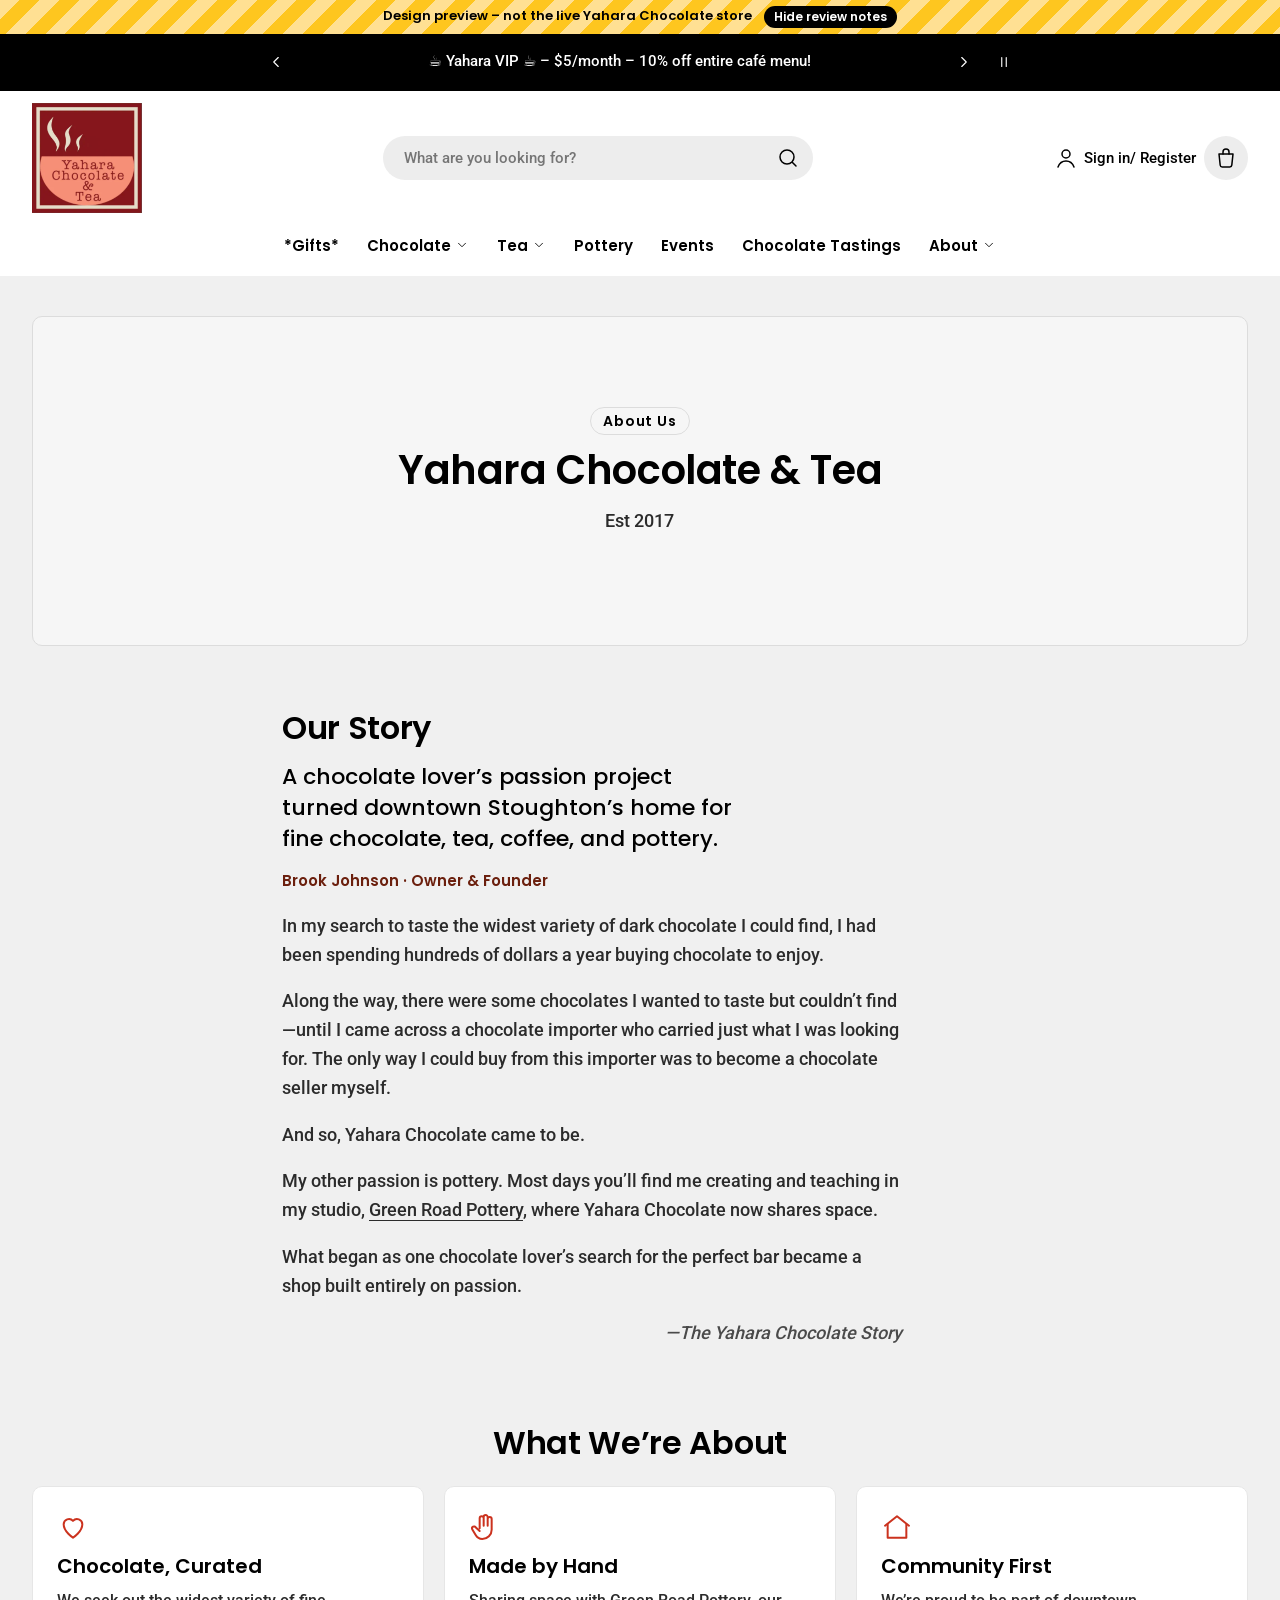
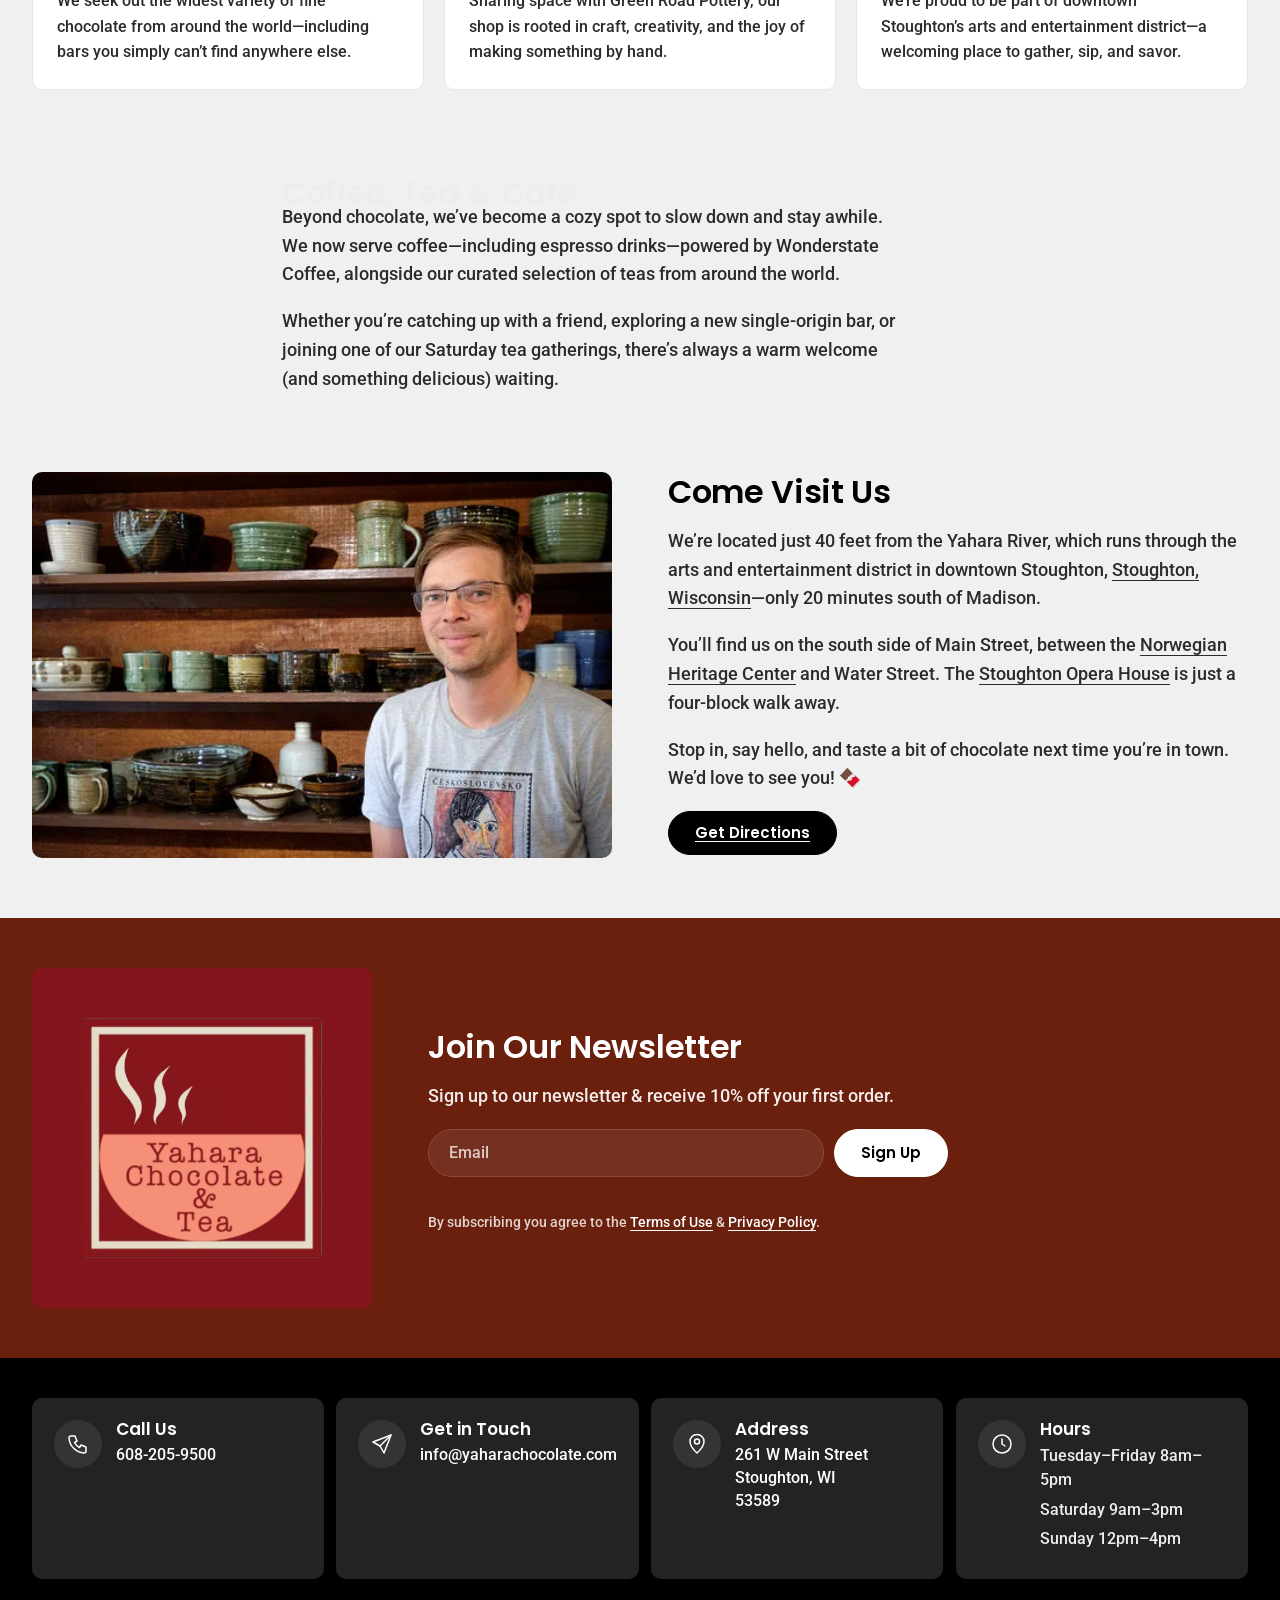
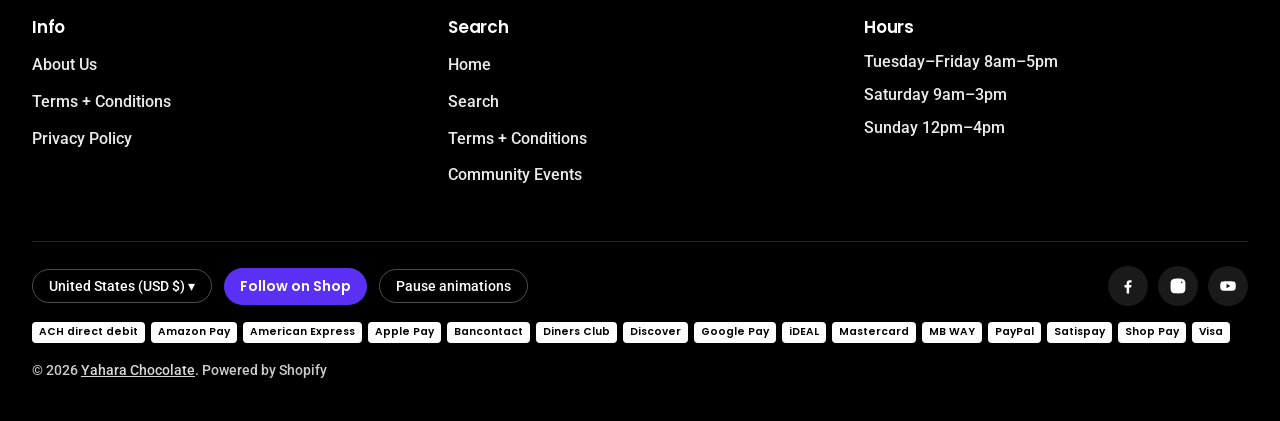
==== commit 57547e5c: "Remove visible PLACEHOLDER notes from live preview Dropped [PLACEHOLDER - ...] note spans and alt-te" ====
--- a/about.html
+++ b/about.html
@@ -55,7 +55,7 @@
 <main id="MainContent" tabindex="-1">
 
 <section class="scheme-1 section" style="--pt:40px;--pb:20px"><div class="container"><div class="layered "><div class="layered__content"><span class="eyebrow" data-motion="fade-up">About Us</span><h1 data-motion="fade-up" data-delay="50">Yahara Chocolate &amp; Tea</h1><p class="layered__est" data-motion="fade-up" data-delay="100">Est 2017</p></div></div>
-<div class="center layered__note"><span class="ph" data-placeholder>[PLACEHOLDER - confirm with business: optionally reuse the café floating logo + photo set here]</span></div></div></section>
+<div class="center layered__note"></div></div></section>
 <section class="scheme-1 section" style="--pt:30px;--pb:40px"><div class="container rte" style="max-width:780px">
   <h2 data-motion="fade-up">Our Story</h2>
   <p class="pull-quote" data-motion="fade-up">A chocolate lover’s passion project turned downtown Stoughton’s home for fine chocolate, tea, coffee, and pottery.</p>
@@ -74,7 +74,7 @@
   <p>Whether you’re catching up with a friend, exploring a new single-origin bar, or joining one of our Saturday tea gatherings, there’s always a warm welcome (and something delicious) waiting.</p>
 </div></section>
 <section class="scheme-1 section" style="--pt:20px;--pb:60px"><div class="container iwt">
-  <div data-motion="zoom-out-sm"><img src="img/about/brook-johnson-500w.webp" srcset="img/about/brook-johnson-400w.webp 400w, img/about/brook-johnson-500w.webp 500w" sizes="(min-width:990px) 50vw, 100vw" alt="Brook Johnson, owner of Yahara Chocolate &amp; Tea" width="500" height="333" loading="lazy" decoding="async"><span class="ph ph-block" data-placeholder>[PLACEHOLDER - confirm with business: new alt “Brook Johnson, owner of Yahara Chocolate &amp; Tea” (live alt is “Yahara Chocolate”)]</span></div>
+  <div data-motion="zoom-out-sm"><img src="img/about/brook-johnson-500w.webp" srcset="img/about/brook-johnson-400w.webp 400w, img/about/brook-johnson-500w.webp 500w" sizes="(min-width:990px) 50vw, 100vw" alt="Brook Johnson, owner of Yahara Chocolate &amp; Tea" width="500" height="333" loading="lazy" decoding="async"></div>
   <div class="rte">
     <h2 data-motion="fade-up">Come Visit Us</h2>
     <p>We’re located just 40 feet from the Yahara River, which runs through the arts and entertainment district in downtown Stoughton, <a href="https://www.visitstoughton.com/" target="_blank" rel="noopener">Stoughton, Wisconsin</a>—only 20 minutes south of Madison.</p>
@@ -110,7 +110,7 @@
 </section>
 <footer class="site-footer scheme-inverse">
   <div class="container">
-    <div class="footer__grid"><div class="footer__col"><details open><summary><h2>Info</h2><svg class="icon" viewBox="0 0 24 24" aria-hidden="true" focusable="false"><path d="M6 9l6 6 6-6"/></svg></summary><div class="acc-body"><ul><li><a href="about.html" class="reversed-link">About Us</a></li><li><a href="https://yaharachocolate.com/pages/terms-conditions" class="reversed-link" target="_blank" rel="noopener">Terms + Conditions</a></li><li><a href="https://yaharachocolate.com/pages/privacy-policy" class="reversed-link" target="_blank" rel="noopener">Privacy Policy</a></li></ul></div></details></div><div class="footer__col"><details open><summary><h2>Search</h2><svg class="icon" viewBox="0 0 24 24" aria-hidden="true" focusable="false"><path d="M6 9l6 6 6-6"/></svg></summary><div class="acc-body"><ul><li><a href="index.html" class="reversed-link">Home</a></li><li><a href="https://yaharachocolate.com/search" class="reversed-link" target="_blank" rel="noopener">Search</a></li><li><a href="https://yaharachocolate.com/pages/terms-conditions" class="reversed-link" target="_blank" rel="noopener">Terms + Conditions</a></li><li><a class="reversed-link" href="https://www.downtownstoughton.com/calendar/" target="_blank" rel="noopener">Community Events</a></li></ul><span class="ph" data-placeholder>[PLACEHOLDER - confirm with business: rename the “Search” column to “Explore” and remove the duplicate “Terms + Conditions” (menu data, Admin → Navigation)]</span></div></details></div><div class="footer__col"><details open><summary><h2>Hours</h2><svg class="icon" viewBox="0 0 24 24" aria-hidden="true" focusable="false"><path d="M6 9l6 6 6-6"/></svg></summary><div class="acc-body"><ul class="hours" style="color:rgba(255,255,255,.92);font-size:1.55rem"><li>Tuesday–Friday 8am–5pm</li><li>Saturday 9am–3pm</li><li>Sunday 12pm–4pm</li></ul></div></details></div></div>
+    <div class="footer__grid"><div class="footer__col"><details open><summary><h2>Info</h2><svg class="icon" viewBox="0 0 24 24" aria-hidden="true" focusable="false"><path d="M6 9l6 6 6-6"/></svg></summary><div class="acc-body"><ul><li><a href="about.html" class="reversed-link">About Us</a></li><li><a href="https://yaharachocolate.com/pages/terms-conditions" class="reversed-link" target="_blank" rel="noopener">Terms + Conditions</a></li><li><a href="https://yaharachocolate.com/pages/privacy-policy" class="reversed-link" target="_blank" rel="noopener">Privacy Policy</a></li></ul></div></details></div><div class="footer__col"><details open><summary><h2>Search</h2><svg class="icon" viewBox="0 0 24 24" aria-hidden="true" focusable="false"><path d="M6 9l6 6 6-6"/></svg></summary><div class="acc-body"><ul><li><a href="index.html" class="reversed-link">Home</a></li><li><a href="https://yaharachocolate.com/search" class="reversed-link" target="_blank" rel="noopener">Search</a></li><li><a href="https://yaharachocolate.com/pages/terms-conditions" class="reversed-link" target="_blank" rel="noopener">Terms + Conditions</a></li><li><a class="reversed-link" href="https://www.downtownstoughton.com/calendar/" target="_blank" rel="noopener">Community Events</a></li></ul></div></details></div><div class="footer__col"><details open><summary><h2>Hours</h2><svg class="icon" viewBox="0 0 24 24" aria-hidden="true" focusable="false"><path d="M6 9l6 6 6-6"/></svg></summary><div class="acc-body"><ul class="hours" style="color:rgba(255,255,255,.92);font-size:1.55rem"><li>Tuesday–Friday 8am–5pm</li><li>Saturday 9am–3pm</li><li>Sunday 12pm–4pm</li></ul></div></details></div></div>
     <div class="footer__bottom">
       <div style="display:flex;gap:12px;flex-wrap:wrap;align-items:center"><button class="region-btn" type="button" aria-label="Country/region: United States (USD $)">United States (USD $) ▾</button><button class="shop-follow" type="button" title="Shop app follow button (rendered by Shopify on the live theme)">Follow on Shop</button><button class="pill-btn" type="button" data-motion-toggle aria-pressed="false">Pause animations</button></div>
       <ul class="socials"><li><a href="https://www.facebook.com/yaharachocolate" target="_blank" rel="noopener"><svg viewBox="0 0 24 24" aria-hidden="true"><path d="M13.5 22v-8h2.7l.4-3.2h-3.1v-2c0-.9.3-1.6 1.6-1.6h1.7V4.3c-.3 0-1.3-.1-2.5-.1-2.5 0-4.1 1.5-4.1 4.2v2.4H7.4V14h2.8v8h3.3z"/></svg><span class="visually-hidden">Facebook</span></a></li><li><a href="https://www.instagram.com/yaharachocolate/" target="_blank" rel="noopener"><svg viewBox="0 0 24 24" aria-hidden="true"><path d="M12 7.3A4.7 4.7 0 1 0 12 16.7 4.7 4.7 0 0 0 12 7.3zm0 7.7a3 3 0 1 1 0-6 3 3 0 0 1 0 6zm6-7.9a1.1 1.1 0 1 1-2.2 0 1.1 1.1 0 0 1 2.2 0zM21.9 8.1c-.1-1.6-.4-3-1.6-4.2S17.6 2.3 16 2.2C14.3 2.1 9.7 2.1 8 2.2c-1.6.1-3 .4-4.2 1.6S2.3 6.4 2.2 8c-.1 1.7-.1 6.3 0 8 .1 1.6.4 3 1.6 4.2s2.6 1.5 4.2 1.6c1.7.1 6.3.1 8 0 1.6-.1 3-.4 4.2-1.6s1.5-2.6 1.6-4.2c.1-1.7.1-6.3 0-8z"/></svg><span class="visually-hidden">Instagram</span></a></li><li><a href="https://www.youtube.com/@yaharachocolate3227" target="_blank" rel="noopener"><svg viewBox="0 0 24 24" aria-hidden="true"><path d="M22 8.2a3 3 0 0 0-2.1-2.1C18 5.6 12 5.6 12 5.6s-6 0-7.9.5A3 3 0 0 0 2 8.2 31 31 0 0 0 1.6 12 31 31 0 0 0 2 15.8a3 3 0 0 0 2.1 2.1c1.9.5 7.9.5 7.9.5s6 0 7.9-.5a3 3 0 0 0 2.1-2.1c.4-1.2.4-3.8.4-3.8s0-2.6-.4-3.8zM10 15V9l5.2 3L10 15z"/></svg><span class="visually-hidden">YouTube</span></a></li></ul>
@@ -128,7 +128,7 @@
     <p class="demo-note">Demo only – checkout disabled. This is a design preview, not the live store.</p>
     <div class="ship-bar"><span id="ship-msg">All orders over $85 are delivered to your doorstep at no extra charge.</span><div class="ship-bar__track"><div class="ship-bar__fill"></div></div></div>
     <div id="cart-lines" aria-live="polite"></div>
-    <details style="margin-top:14px"><summary style="cursor:pointer;font:600 1.5rem var(--font-heading)">Order note</summary><textarea aria-label="Order note" style="width:100%;margin-top:8px;border:1px solid var(--border);border-radius:1rem;padding:10px;font:inherit;font-size:1.5rem"></textarea><span class="ph" data-placeholder>[PLACEHOLDER - confirm with business: enable order notes?]</span></details>
+    <details style="margin-top:14px"><summary style="cursor:pointer;font:600 1.5rem var(--font-heading)">Order note</summary><textarea aria-label="Order note" style="width:100%;margin-top:8px;border:1px solid var(--border);border-radius:1rem;padding:10px;font:inherit;font-size:1.5rem"></textarea></details>
   </div>
   <div class="drawer__foot">
     <div class="subtotal"><span>Subtotal</span><span id="cart-subtotal" class="tabular">$0.00</span></div>
